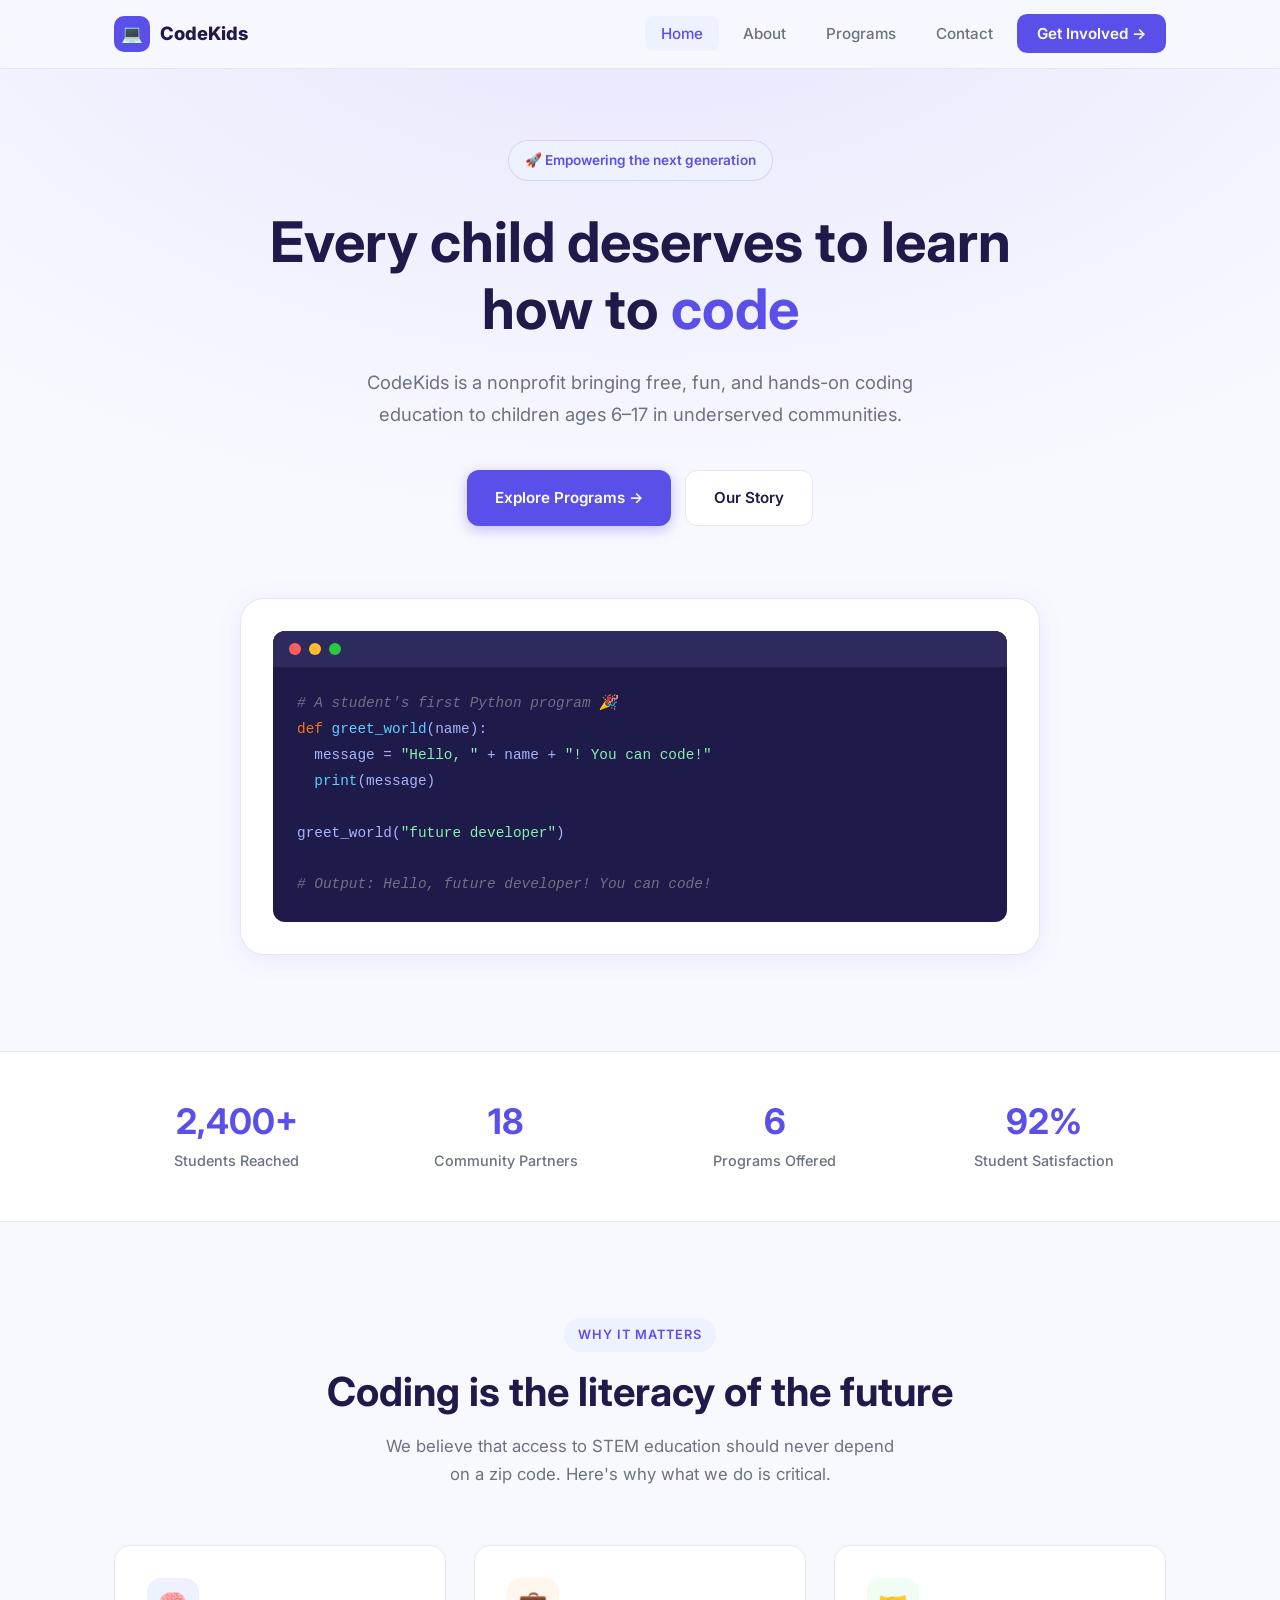
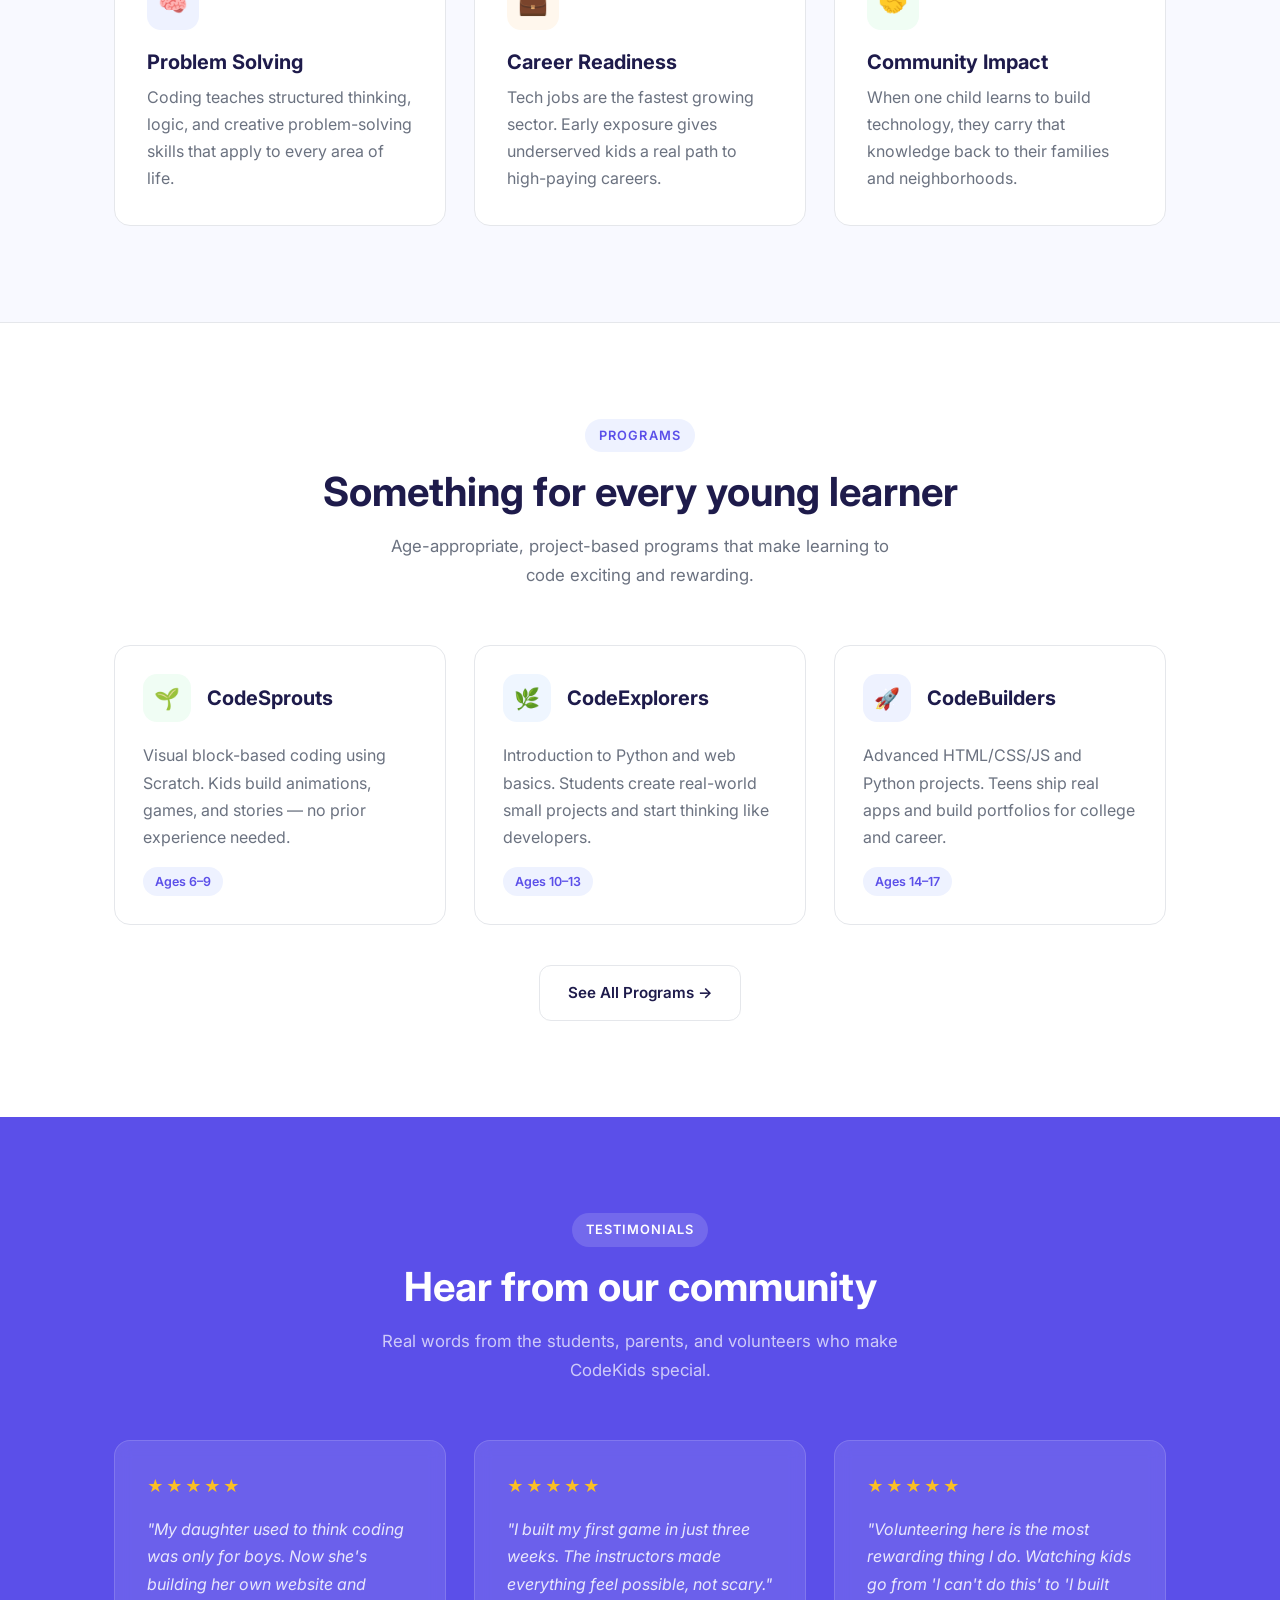
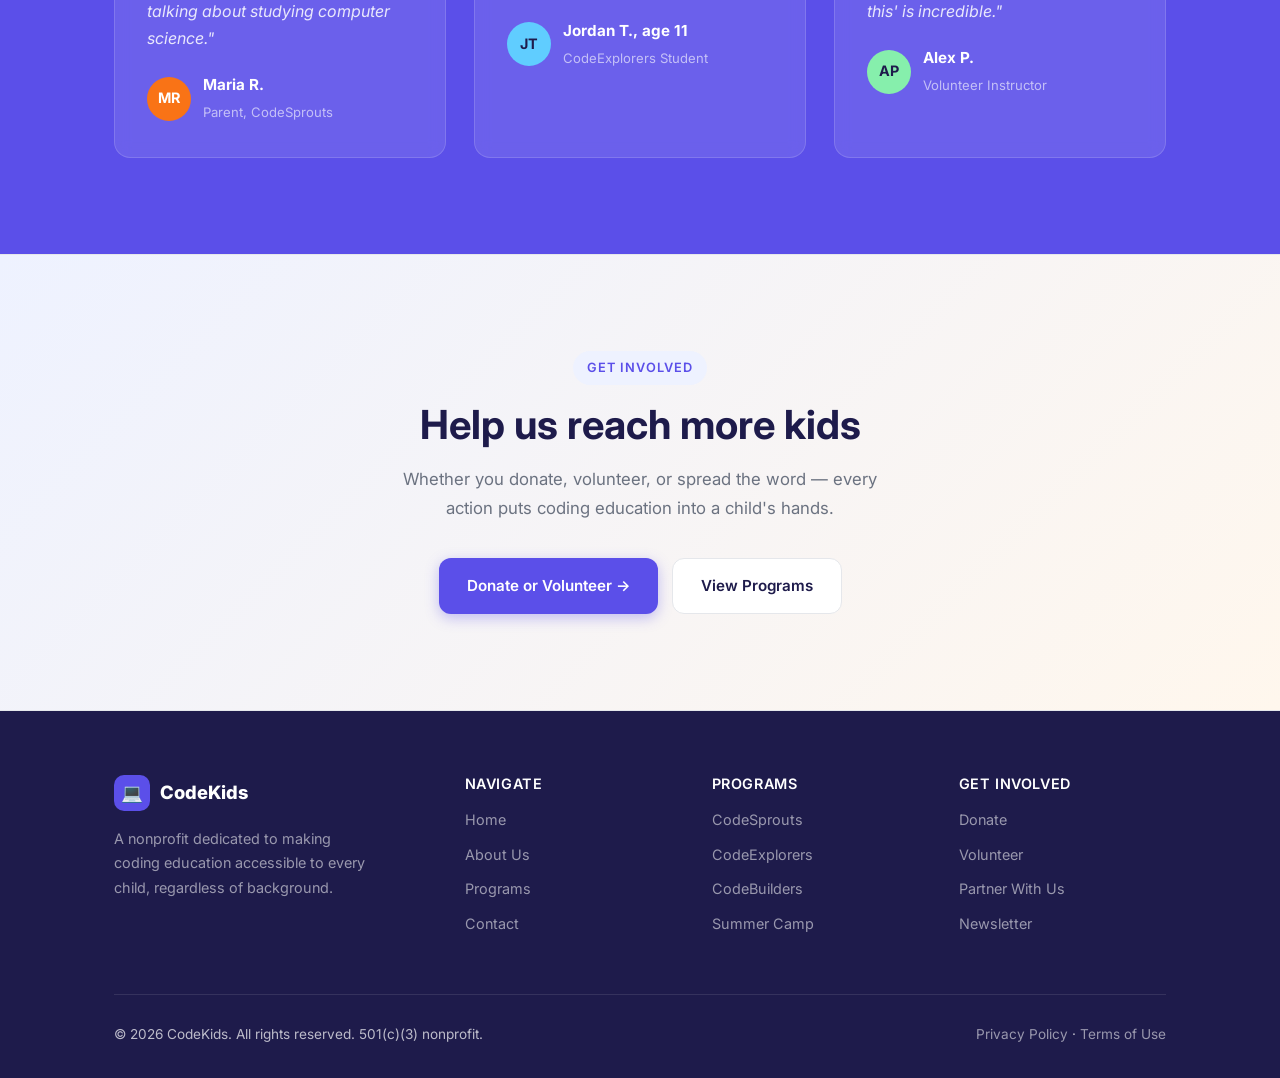
==== index.html @ 047ecfeb "basic site" ====
<!DOCTYPE html>
<html lang="en">
<head>
  <meta charset="UTF-8" />
  <meta name="viewport" content="width=device-width, initial-scale=1.0" />
  <title>CodeKids — Teaching Children to Code</title>
  <link rel="stylesheet" href="styles.css" />
  <link rel="preconnect" href="https://fonts.googleapis.com">
  <link href="https://fonts.googleapis.com/css2?family=Inter:wght@400;500;600;700;800&display=swap" rel="stylesheet">
</head>
<body>

  <!-- NAVBAR -->
  <nav id="navbar">
    <div class="container nav-inner">
      <a href="index.html" class="nav-logo">
        <div class="logo-icon">💻</div>
        CodeKids
      </a>
      <ul class="nav-links">
        <li><a href="index.html" class="active">Home</a></li>
        <li><a href="about.html">About</a></li>
        <li><a href="programs.html">Programs</a></li>
        <li><a href="contact.html">Contact</a></li>
        <li><a href="contact.html" class="nav-cta">Get Involved →</a></li>
      </ul>
      <div class="hamburger" id="hamburger" aria-label="Open menu">
        <span></span><span></span><span></span>
      </div>
    </div>
    <div class="mobile-menu" id="mobileMenu">
      <a href="index.html">Home</a>
      <a href="about.html">About</a>
      <a href="programs.html">Programs</a>
      <a href="contact.html">Contact</a>
      <a href="contact.html" class="nav-cta" style="margin-top:8px;">Get Involved →</a>
    </div>
  </nav>

  <!-- HERO -->
  <section class="hero">
    <div class="container">
      <div class="hero-badge fade-in">
        🚀 Empowering the next generation
      </div>
      <h1 class="fade-in">Every child deserves to learn how to <span>code</span></h1>
      <p class="fade-in">CodeKids is a nonprofit bringing free, fun, and hands-on coding education to children ages 6–17 in underserved communities.</p>
      <div class="hero-actions fade-in">
        <a href="programs.html" class="btn btn-primary">Explore Programs →</a>
        <a href="about.html" class="btn btn-outline">Our Story</a>
      </div>

      <div class="hero-image fade-in">
        <div class="code-window">
          <div class="code-window-bar">
            <span class="dot-red"></span>
            <span class="dot-yellow"></span>
            <span class="dot-green"></span>
          </div>
          <div class="code-body">
            <span class="cmt"># A student's first Python program 🎉</span><br>
            <span class="kw">def</span> <span class="fn">greet_world</span>(name):<br>
            &nbsp;&nbsp;message = <span class="str">"Hello, "</span> + name + <span class="str">"! You can code!"</span><br>
            &nbsp;&nbsp;<span class="fn">print</span>(message)<br><br>
            greet_world(<span class="str">"future developer"</span>)<br><br>
            <span class="cmt"># Output: Hello, future developer! You can code!</span>
          </div>
        </div>
      </div>
    </div>
  </section>

  <!-- STATS -->
  <div class="stats">
    <div class="container">
      <div class="stats-grid">
        <div class="stat-item fade-in">
          <h3>2,400+</h3>
          <p>Students Reached</p>
        </div>
        <div class="stat-item fade-in">
          <h3>18</h3>
          <p>Community Partners</p>
        </div>
        <div class="stat-item fade-in">
          <h3>6</h3>
          <p>Programs Offered</p>
        </div>
        <div class="stat-item fade-in">
          <h3>92%</h3>
          <p>Student Satisfaction</p>
        </div>
      </div>
    </div>
  </div>

  <!-- WHY IT MATTERS -->
  <section>
    <div class="container">
      <div class="section-header fade-in">
        <span class="section-tag">Why It Matters</span>
        <h2>Coding is the literacy of the future</h2>
        <p>We believe that access to STEM education should never depend on a zip code. Here's why what we do is critical.</p>
      </div>
      <div class="grid-3">
        <div class="card fade-in">
          <div class="card-icon icon-purple">🧠</div>
          <h3>Problem Solving</h3>
          <p>Coding teaches structured thinking, logic, and creative problem-solving skills that apply to every area of life.</p>
        </div>
        <div class="card fade-in">
          <div class="card-icon icon-orange">💼</div>
          <h3>Career Readiness</h3>
          <p>Tech jobs are the fastest growing sector. Early exposure gives underserved kids a real path to high-paying careers.</p>
        </div>
        <div class="card fade-in">
          <div class="card-icon icon-green">🤝</div>
          <h3>Community Impact</h3>
          <p>When one child learns to build technology, they carry that knowledge back to their families and neighborhoods.</p>
        </div>
      </div>
    </div>
  </section>

  <!-- FEATURED PROGRAMS -->
  <section style="background: var(--white); border-top: 1px solid var(--border);">
    <div class="container">
      <div class="section-header fade-in">
        <span class="section-tag">Programs</span>
        <h2>Something for every young learner</h2>
        <p>Age-appropriate, project-based programs that make learning to code exciting and rewarding.</p>
      </div>
      <div class="grid-3">
        <div class="program-card fade-in">
          <div class="program-card-header">
            <div class="card-icon icon-green" style="margin:0; width:48px; height:48px; font-size:1.3rem;">🌱</div>
            <h3>CodeSprouts</h3>
          </div>
          <div class="program-card-body">
            <p>Visual block-based coding using Scratch. Kids build animations, games, and stories — no prior experience needed.</p>
            <span class="age-badge">Ages 6–9</span>
          </div>
        </div>
        <div class="program-card fade-in">
          <div class="program-card-header">
            <div class="card-icon icon-blue" style="margin:0; width:48px; height:48px; font-size:1.3rem;">🌿</div>
            <h3>CodeExplorers</h3>
          </div>
          <div class="program-card-body">
            <p>Introduction to Python and web basics. Students create real-world small projects and start thinking like developers.</p>
            <span class="age-badge">Ages 10–13</span>
          </div>
        </div>
        <div class="program-card fade-in">
          <div class="program-card-header">
            <div class="card-icon icon-purple" style="margin:0; width:48px; height:48px; font-size:1.3rem;">🚀</div>
            <h3>CodeBuilders</h3>
          </div>
          <div class="program-card-body">
            <p>Advanced HTML/CSS/JS and Python projects. Teens ship real apps and build portfolios for college and career.</p>
            <span class="age-badge">Ages 14–17</span>
          </div>
        </div>
      </div>
      <div style="text-align:center; margin-top:40px;" class="fade-in">
        <a href="programs.html" class="btn btn-outline">See All Programs →</a>
      </div>
    </div>
  </section>

  <!-- TESTIMONIALS -->
  <section class="testimonials">
    <div class="container">
      <div class="section-header fade-in">
        <span class="section-tag">Testimonials</span>
        <h2>Hear from our community</h2>
        <p>Real words from the students, parents, and volunteers who make CodeKids special.</p>
      </div>
      <div class="grid-3">
        <div class="testimonial-card fade-in">
          <div class="testimonial-stars">★★★★★</div>
          <p>"My daughter used to think coding was only for boys. Now she's building her own website and talking about studying computer science."</p>
          <div class="testimonial-author">
            <div class="avatar" style="background:#F97316;">MR</div>
            <div class="testimonial-author-info">
              <strong>Maria R.</strong>
              <span>Parent, CodeSprouts</span>
            </div>
          </div>
        </div>
        <div class="testimonial-card fade-in">
          <div class="testimonial-stars">★★★★★</div>
          <p>"I built my first game in just three weeks. The instructors made everything feel possible, not scary."</p>
          <div class="testimonial-author">
            <div class="avatar" style="background:#60CDFF; color:#1E1B4B;">JT</div>
            <div class="testimonial-author-info">
              <strong>Jordan T., age 11</strong>
              <span>CodeExplorers Student</span>
            </div>
          </div>
        </div>
        <div class="testimonial-card fade-in">
          <div class="testimonial-stars">★★★★★</div>
          <p>"Volunteering here is the most rewarding thing I do. Watching kids go from 'I can't do this' to 'I built this' is incredible."</p>
          <div class="testimonial-author">
            <div class="avatar" style="background:#86EFAC; color:#1E1B4B;">AP</div>
            <div class="testimonial-author-info">
              <strong>Alex P.</strong>
              <span>Volunteer Instructor</span>
            </div>
          </div>
        </div>
      </div>
    </div>
  </section>

  <!-- CTA -->
  <section class="cta-section">
    <div class="container fade-in">
      <span class="section-tag">Get Involved</span>
      <h2>Help us reach more kids</h2>
      <p>Whether you donate, volunteer, or spread the word — every action puts coding education into a child's hands.</p>
      <div class="hero-actions">
        <a href="contact.html" class="btn btn-primary">Donate or Volunteer →</a>
        <a href="programs.html" class="btn btn-outline">View Programs</a>
      </div>
    </div>
  </section>

  <!-- FOOTER -->
  <footer>
    <div class="container">
      <div class="footer-grid">
        <div class="footer-brand">
          <div class="nav-logo">
            <div class="logo-icon">💻</div>
            CodeKids
          </div>
          <p>A nonprofit dedicated to making coding education accessible to every child, regardless of background.</p>
        </div>
        <div class="footer-col">
          <h4>Navigate</h4>
          <a href="index.html">Home</a>
          <a href="about.html">About Us</a>
          <a href="programs.html">Programs</a>
          <a href="contact.html">Contact</a>
        </div>
        <div class="footer-col">
          <h4>Programs</h4>
          <a href="programs.html">CodeSprouts</a>
          <a href="programs.html">CodeExplorers</a>
          <a href="programs.html">CodeBuilders</a>
          <a href="programs.html">Summer Camp</a>
        </div>
        <div class="footer-col">
          <h4>Get Involved</h4>
          <a href="contact.html">Donate</a>
          <a href="contact.html">Volunteer</a>
          <a href="contact.html">Partner With Us</a>
          <a href="contact.html">Newsletter</a>
        </div>
      </div>
      <div class="footer-bottom">
        <span>© 2026 CodeKids. All rights reserved. 501(c)(3) nonprofit.</span>
        <span><a href="#">Privacy Policy</a> · <a href="#">Terms of Use</a></span>
      </div>
    </div>
  </footer>

  <script src="script.js"></script>
</body>
</html>
---- styles.css ----
/* ===== RESET & BASE ===== */
*, *::before, *::after {
  box-sizing: border-box;
  margin: 0;
  padding: 0;
}

:root {
  --primary: #5B4FE9;
  --primary-dark: #4338CA;
  --primary-light: #EEF2FF;
  --accent: #F97316;
  --accent-light: #FFF7ED;
  --text: #1E1B4B;
  --text-muted: #6B7280;
  --bg: #F8F9FF;
  --white: #ffffff;
  --border: #E5E7EB;
  --shadow: 0 4px 24px rgba(91, 79, 233, 0.10);
  --shadow-hover: 0 8px 36px rgba(91, 79, 233, 0.18);
  --radius: 16px;
  --radius-sm: 8px;
  --transition: 0.25s ease;
}

html {
  scroll-behavior: smooth;
}

body {
  font-family: 'Inter', 'Segoe UI', system-ui, sans-serif;
  background: var(--bg);
  color: var(--text);
  line-height: 1.7;
  font-size: 16px;
}

a {
  color: inherit;
  text-decoration: none;
}

img {
  max-width: 100%;
  display: block;
}

ul {
  list-style: none;
}

/* ===== TYPOGRAPHY ===== */
h1, h2, h3, h4 {
  line-height: 1.2;
  font-weight: 700;
  color: var(--text);
}

h1 { font-size: clamp(2rem, 5vw, 3.5rem); }
h2 { font-size: clamp(1.6rem, 3.5vw, 2.5rem); }
h3 { font-size: 1.25rem; }

p { color: var(--text-muted); }

.section-tag {
  display: inline-block;
  background: var(--primary-light);
  color: var(--primary);
  font-size: 0.8rem;
  font-weight: 600;
  letter-spacing: 0.08em;
  text-transform: uppercase;
  padding: 6px 14px;
  border-radius: 100px;
  margin-bottom: 16px;
}

/* ===== LAYOUT ===== */
.container {
  max-width: 1100px;
  margin: 0 auto;
  padding: 0 24px;
}

section {
  padding: 96px 0;
}

/* ===== NAVBAR ===== */
nav {
  position: fixed;
  top: 0;
  left: 0;
  right: 0;
  z-index: 1000;
  background: rgba(248, 249, 255, 0.85);
  backdrop-filter: blur(16px);
  border-bottom: 1px solid var(--border);
  transition: background var(--transition), box-shadow var(--transition);
}

nav.scrolled {
  background: rgba(255, 255, 255, 0.96);
  box-shadow: 0 2px 16px rgba(0,0,0,0.07);
}

.nav-inner {
  display: flex;
  align-items: center;
  justify-content: space-between;
  height: 68px;
}

.nav-logo {
  display: flex;
  align-items: center;
  gap: 10px;
  font-weight: 800;
  font-size: 1.15rem;
  color: var(--text);
}

.nav-logo .logo-icon {
  width: 36px;
  height: 36px;
  background: var(--primary);
  border-radius: 10px;
  display: flex;
  align-items: center;
  justify-content: center;
  font-size: 1.1rem;
}

.nav-links {
  display: flex;
  align-items: center;
  gap: 8px;
}

.nav-links a {
  padding: 8px 16px;
  border-radius: 8px;
  font-weight: 500;
  font-size: 0.95rem;
  color: var(--text-muted);
  transition: color var(--transition), background var(--transition);
}

.nav-links a:hover,
.nav-links a.active {
  color: var(--primary);
  background: var(--primary-light);
}

.nav-cta {
  background: var(--primary) !important;
  color: var(--white) !important;
  padding: 10px 20px !important;
  border-radius: 10px !important;
  font-weight: 600 !important;
  transition: background var(--transition), transform var(--transition), box-shadow var(--transition) !important;
}

.nav-cta:hover {
  background: var(--primary-dark) !important;
  transform: translateY(-1px);
  box-shadow: 0 4px 14px rgba(91, 79, 233, 0.35) !important;
}

/* Hamburger */
.hamburger {
  display: none;
  flex-direction: column;
  gap: 5px;
  cursor: pointer;
  padding: 8px;
  border-radius: 8px;
  transition: background var(--transition);
}

.hamburger:hover { background: var(--primary-light); }

.hamburger span {
  display: block;
  width: 22px;
  height: 2px;
  background: var(--text);
  border-radius: 2px;
  transition: all var(--transition);
}

.hamburger.open span:nth-child(1) { transform: translateY(7px) rotate(45deg); }
.hamburger.open span:nth-child(2) { opacity: 0; }
.hamburger.open span:nth-child(3) { transform: translateY(-7px) rotate(-45deg); }

/* Mobile menu */
.mobile-menu {
  display: none;
  flex-direction: column;
  gap: 4px;
  padding: 12px 24px 20px;
  border-top: 1px solid var(--border);
  background: var(--white);
}

.mobile-menu.open { display: flex; }

.mobile-menu a {
  padding: 12px 16px;
  border-radius: 8px;
  font-weight: 500;
  color: var(--text-muted);
  transition: color var(--transition), background var(--transition);
}

.mobile-menu a:hover { color: var(--primary); background: var(--primary-light); }

/* ===== HERO ===== */
.hero {
  padding-top: 140px;
  padding-bottom: 96px;
  text-align: center;
  position: relative;
  overflow: hidden;
}

.hero::before {
  content: '';
  position: absolute;
  inset: 0;
  background: radial-gradient(ellipse 80% 60% at 50% -10%, rgba(91, 79, 233, 0.12), transparent);
  pointer-events: none;
}

.hero-badge {
  display: inline-flex;
  align-items: center;
  gap: 8px;
  background: var(--primary-light);
  color: var(--primary);
  font-size: 0.85rem;
  font-weight: 600;
  padding: 8px 16px;
  border-radius: 100px;
  margin-bottom: 28px;
  border: 1px solid rgba(91, 79, 233, 0.18);
}

.hero h1 {
  max-width: 780px;
  margin: 0 auto 24px;
}

.hero h1 span {
  color: var(--primary);
  position: relative;
}

.hero p {
  max-width: 560px;
  margin: 0 auto 40px;
  font-size: 1.15rem;
}

.hero-actions {
  display: flex;
  gap: 14px;
  justify-content: center;
  flex-wrap: wrap;
}

.hero-image {
  margin-top: 72px;
  background: var(--white);
  border-radius: 24px;
  box-shadow: var(--shadow);
  border: 1px solid var(--border);
  padding: 32px;
  max-width: 800px;
  margin-left: auto;
  margin-right: auto;
}

.code-window {
  background: #1E1B4B;
  border-radius: 12px;
  overflow: hidden;
}

.code-window-bar {
  display: flex;
  align-items: center;
  gap: 8px;
  padding: 12px 16px;
  background: #2D2A5E;
}

.code-window-bar span {
  width: 12px;
  height: 12px;
  border-radius: 50%;
}

.dot-red   { background: #FF5F57; }
.dot-yellow { background: #FEBC2E; }
.dot-green  { background: #28C840; }

.code-body {
  padding: 24px;
  font-family: 'Fira Code', 'Cascadia Code', monospace;
  font-size: 0.9rem;
  line-height: 1.8;
  text-align: left;
  color: #A5B4FC;
}

.code-body .kw   { color: #F97316; }
.code-body .fn   { color: #60CDFF; }
.code-body .str  { color: #86EFAC; }
.code-body .cmt  { color: #6B7280; font-style: italic; }
.code-body .num  { color: #F0ABFC; }

/* ===== BUTTONS ===== */
.btn {
  display: inline-flex;
  align-items: center;
  gap: 8px;
  padding: 14px 28px;
  border-radius: 12px;
  font-weight: 600;
  font-size: 0.95rem;
  cursor: pointer;
  transition: all var(--transition);
  border: none;
}

.btn-primary {
  background: var(--primary);
  color: var(--white);
  box-shadow: 0 4px 14px rgba(91, 79, 233, 0.35);
}

.btn-primary:hover {
  background: var(--primary-dark);
  transform: translateY(-2px);
  box-shadow: 0 6px 20px rgba(91, 79, 233, 0.45);
}

.btn-outline {
  background: var(--white);
  color: var(--text);
  border: 1.5px solid var(--border);
}

.btn-outline:hover {
  border-color: var(--primary);
  color: var(--primary);
  transform: translateY(-2px);
}

.btn-accent {
  background: var(--accent);
  color: var(--white);
  box-shadow: 0 4px 14px rgba(249, 115, 22, 0.35);
}

.btn-accent:hover {
  background: #ea6c0e;
  transform: translateY(-2px);
}

/* ===== STATS ===== */
.stats {
  padding: 48px 0;
  background: var(--white);
  border-top: 1px solid var(--border);
  border-bottom: 1px solid var(--border);
}

.stats-grid {
  display: grid;
  grid-template-columns: repeat(4, 1fr);
  gap: 24px;
  text-align: center;
}

.stat-item h3 {
  font-size: 2.2rem;
  color: var(--primary);
  margin-bottom: 6px;
}

.stat-item p {
  font-size: 0.9rem;
  font-weight: 500;
  color: var(--text-muted);
}

/* ===== CARDS ===== */
.card {
  background: var(--white);
  border-radius: var(--radius);
  border: 1px solid var(--border);
  padding: 32px;
  transition: transform var(--transition), box-shadow var(--transition);
}

.card:hover {
  transform: translateY(-6px);
  box-shadow: var(--shadow-hover);
}

.card-icon {
  width: 52px;
  height: 52px;
  border-radius: 14px;
  display: flex;
  align-items: center;
  justify-content: center;
  font-size: 1.5rem;
  margin-bottom: 20px;
}

.icon-purple { background: var(--primary-light); }
.icon-orange { background: var(--accent-light); }
.icon-green  { background: #F0FDF4; }
.icon-blue   { background: #EFF6FF; }
.icon-pink   { background: #FFF1F2; }

.card h3 { margin-bottom: 10px; }

/* ===== SECTION HEADERS ===== */
.section-header {
  text-align: center;
  margin-bottom: 56px;
}

.section-header h2 { margin-bottom: 16px; }
.section-header p {
  max-width: 520px;
  margin: 0 auto;
  font-size: 1.05rem;
}

/* ===== GRID LAYOUTS ===== */
.grid-3 {
  display: grid;
  grid-template-columns: repeat(3, 1fr);
  gap: 28px;
}

.grid-2 {
  display: grid;
  grid-template-columns: repeat(2, 1fr);
  gap: 28px;
}

/* ===== PROGRAMS PREVIEW ===== */
.program-card {
  background: var(--white);
  border-radius: var(--radius);
  border: 1px solid var(--border);
  overflow: hidden;
  transition: transform var(--transition), box-shadow var(--transition);
}

.program-card:hover {
  transform: translateY(-6px);
  box-shadow: var(--shadow-hover);
}

.program-card-header {
  padding: 28px 28px 0;
  display: flex;
  align-items: center;
  gap: 16px;
}

.program-card-body {
  padding: 20px 28px 28px;
}

.program-card-body h3 { margin-bottom: 8px; }

.age-badge {
  display: inline-block;
  background: var(--primary-light);
  color: var(--primary);
  font-size: 0.78rem;
  font-weight: 600;
  padding: 4px 12px;
  border-radius: 100px;
  margin-top: 16px;
}

/* ===== TESTIMONIALS ===== */
.testimonials { background: var(--primary); }
.testimonials .section-tag {
  background: rgba(255,255,255,0.15);
  color: #fff;
}
.testimonials .section-header h2,
.testimonials .section-header p { color: #fff; }
.testimonials .section-header p { color: rgba(255,255,255,0.7); }

.testimonial-card {
  background: rgba(255,255,255,0.1);
  border-radius: var(--radius);
  border: 1px solid rgba(255,255,255,0.15);
  padding: 32px;
  backdrop-filter: blur(8px);
}

.testimonial-stars {
  color: #FBBF24;
  font-size: 1rem;
  margin-bottom: 16px;
  letter-spacing: 2px;
}

.testimonial-card p {
  color: rgba(255,255,255,0.85);
  font-size: 1rem;
  font-style: italic;
  margin-bottom: 20px;
}

.testimonial-author {
  display: flex;
  align-items: center;
  gap: 12px;
}

.avatar {
  width: 44px;
  height: 44px;
  border-radius: 50%;
  display: flex;
  align-items: center;
  justify-content: center;
  font-weight: 700;
  font-size: 0.9rem;
  color: var(--white);
}

.testimonial-author-info strong {
  display: block;
  color: var(--white);
  font-size: 0.95rem;
}

.testimonial-author-info span {
  color: rgba(255,255,255,0.6);
  font-size: 0.82rem;
}

/* ===== CTA SECTION ===== */
.cta-section {
  background: linear-gradient(135deg, #EEF2FF 0%, #FFF7ED 100%);
  border-top: 1px solid var(--border);
  border-bottom: 1px solid var(--border);
  text-align: center;
}

.cta-section h2 { margin-bottom: 16px; }
.cta-section p { margin-bottom: 36px; font-size: 1.05rem; max-width: 500px; margin-left: auto; margin-right: auto; }

/* ===== PAGE HERO (inner pages) ===== */
.page-hero {
  padding-top: 130px;
  padding-bottom: 64px;
  text-align: center;
  position: relative;
  overflow: hidden;
}

.page-hero::before {
  content: '';
  position: absolute;
  inset: 0;
  background: radial-gradient(ellipse 70% 60% at 50% -10%, rgba(91, 79, 233, 0.1), transparent);
  pointer-events: none;
}

.page-hero h1 { margin-bottom: 16px; }
.page-hero p { max-width: 540px; margin: 0 auto; font-size: 1.1rem; }

/* ===== ABOUT PAGE ===== */
.mission-grid {
  display: grid;
  grid-template-columns: 1fr 1fr;
  gap: 72px;
  align-items: center;
}

.mission-content h2 { margin-bottom: 20px; }
.mission-content p { margin-bottom: 16px; }

.mission-visual {
  background: var(--white);
  border-radius: var(--radius);
  border: 1px solid var(--border);
  padding: 40px;
  box-shadow: var(--shadow);
}

.value-list { margin-top: 28px; display: flex; flex-direction: column; gap: 16px; }

.value-item {
  display: flex;
  gap: 16px;
  align-items: flex-start;
}

.value-dot {
  width: 32px;
  height: 32px;
  background: var(--primary-light);
  color: var(--primary);
  border-radius: 8px;
  display: flex;
  align-items: center;
  justify-content: center;
  font-size: 1rem;
  flex-shrink: 0;
  margin-top: 2px;
}

.value-item p { margin: 0; font-size: 0.92rem; }

.team-grid {
  display: grid;
  grid-template-columns: repeat(3, 1fr);
  gap: 28px;
}

.team-card {
  background: var(--white);
  border-radius: var(--radius);
  border: 1px solid var(--border);
  padding: 32px;
  text-align: center;
  transition: transform var(--transition), box-shadow var(--transition);
}

.team-card:hover {
  transform: translateY(-6px);
  box-shadow: var(--shadow-hover);
}

.team-avatar {
  width: 80px;
  height: 80px;
  border-radius: 50%;
  margin: 0 auto 20px;
  display: flex;
  align-items: center;
  justify-content: center;
  font-size: 2rem;
  font-weight: 700;
  color: var(--white);
}

.team-card h3 { font-size: 1.1rem; margin-bottom: 6px; }
.team-card .role {
  color: var(--primary);
  font-size: 0.85rem;
  font-weight: 600;
  margin-bottom: 10px;
  display: block;
}
.team-card p { font-size: 0.9rem; }

/* ===== PROGRAMS PAGE ===== */
.programs-grid {
  display: grid;
  grid-template-columns: repeat(2, 1fr);
  gap: 28px;
}

.full-program-card {
  background: var(--white);
  border-radius: var(--radius);
  border: 1px solid var(--border);
  padding: 36px;
  transition: transform var(--transition), box-shadow var(--transition);
}

.full-program-card:hover {
  transform: translateY(-4px);
  box-shadow: var(--shadow-hover);
}

.full-program-card .program-top {
  display: flex;
  align-items: center;
  gap: 16px;
  margin-bottom: 20px;
}

.full-program-card h3 { font-size: 1.3rem; margin-bottom: 10px; }

.program-meta {
  display: flex;
  gap: 12px;
  flex-wrap: wrap;
  margin-top: 20px;
}

.meta-badge {
  display: inline-flex;
  align-items: center;
  gap: 6px;
  background: var(--bg);
  border: 1px solid var(--border);
  font-size: 0.8rem;
  font-weight: 500;
  padding: 5px 12px;
  border-radius: 8px;
  color: var(--text-muted);
}

.skills-list {
  margin-top: 20px;
  display: flex;
  flex-wrap: wrap;
  gap: 8px;
}

.skill-tag {
  background: var(--primary-light);
  color: var(--primary);
  font-size: 0.78rem;
  font-weight: 600;
  padding: 4px 12px;
  border-radius: 6px;
}

/* ===== CONTACT PAGE ===== */
.contact-grid {
  display: grid;
  grid-template-columns: 1fr 1.5fr;
  gap: 56px;
  align-items: start;
}

.contact-info h2 { margin-bottom: 16px; }
.contact-info > p { margin-bottom: 36px; }

.contact-item {
  display: flex;
  gap: 16px;
  margin-bottom: 24px;
  align-items: flex-start;
}

.contact-icon {
  width: 44px;
  height: 44px;
  background: var(--primary-light);
  color: var(--primary);
  border-radius: 12px;
  display: flex;
  align-items: center;
  justify-content: center;
  font-size: 1.1rem;
  flex-shrink: 0;
}

.contact-item strong {
  display: block;
  font-size: 0.9rem;
  margin-bottom: 3px;
}

.contact-item span {
  color: var(--text-muted);
  font-size: 0.9rem;
}

/* Form */
.contact-form-wrap {
  background: var(--white);
  border-radius: var(--radius);
  border: 1px solid var(--border);
  padding: 40px;
  box-shadow: var(--shadow);
}

.contact-form-wrap h3 { margin-bottom: 28px; }

.form-group {
  margin-bottom: 20px;
}

.form-group label {
  display: block;
  font-weight: 600;
  font-size: 0.88rem;
  color: var(--text);
  margin-bottom: 8px;
}

.form-group input,
.form-group select,
.form-group textarea {
  width: 100%;
  padding: 12px 16px;
  border: 1.5px solid var(--border);
  border-radius: 10px;
  font-size: 0.95rem;
  font-family: inherit;
  color: var(--text);
  background: var(--bg);
  transition: border-color var(--transition), box-shadow var(--transition);
  outline: none;
}

.form-group input:focus,
.form-group select:focus,
.form-group textarea:focus {
  border-color: var(--primary);
  box-shadow: 0 0 0 3px rgba(91, 79, 233, 0.12);
  background: var(--white);
}

.form-group textarea {
  resize: vertical;
  min-height: 130px;
}

.form-row {
  display: grid;
  grid-template-columns: 1fr 1fr;
  gap: 16px;
}

.form-success {
  display: none;
  text-align: center;
  padding: 32px;
}

.form-success .success-icon {
  font-size: 3rem;
  margin-bottom: 16px;
}

.form-success h3 { color: var(--text); margin-bottom: 10px; }

/* ===== FOOTER ===== */
footer {
  background: var(--text);
  color: rgba(255,255,255,0.7);
  padding: 64px 0 32px;
}

.footer-grid {
  display: grid;
  grid-template-columns: 1.5fr 1fr 1fr 1fr;
  gap: 40px;
  margin-bottom: 48px;
}

.footer-brand .nav-logo {
  color: var(--white);
  margin-bottom: 16px;
}

.footer-brand p {
  color: rgba(255,255,255,0.55);
  font-size: 0.9rem;
  max-width: 260px;
}

.footer-col h4 {
  color: var(--white);
  font-size: 0.9rem;
  font-weight: 600;
  margin-bottom: 16px;
  letter-spacing: 0.04em;
  text-transform: uppercase;
}

.footer-col a {
  display: block;
  color: rgba(255,255,255,0.55);
  font-size: 0.9rem;
  margin-bottom: 10px;
  transition: color var(--transition);
}

.footer-col a:hover { color: white; }

.footer-bottom {
  border-top: 1px solid rgba(255,255,255,0.1);
  padding-top: 28px;
  display: flex;
  justify-content: space-between;
  align-items: center;
  font-size: 0.85rem;
}

.footer-bottom a { color: rgba(255,255,255,0.55); }
.footer-bottom a:hover { color: white; }

/* ===== ANIMATIONS ===== */
.fade-in {
  opacity: 0;
  transform: translateY(28px);
  transition: opacity 0.6s ease, transform 0.6s ease;
}

.fade-in.visible {
  opacity: 1;
  transform: translateY(0);
}

/* ===== RESPONSIVE ===== */
@media (max-width: 900px) {
  .grid-3, .stats-grid, .team-grid { grid-template-columns: repeat(2, 1fr); }
  .programs-grid { grid-template-columns: 1fr; }
  .footer-grid { grid-template-columns: 1fr 1fr; }
  .mission-grid { grid-template-columns: 1fr; gap: 40px; }
  .contact-grid { grid-template-columns: 1fr; gap: 40px; }
}

@media (max-width: 640px) {
  .nav-links { display: none; }
  .hamburger { display: flex; }
  .grid-3, .grid-2, .stats-grid, .team-grid { grid-template-columns: 1fr; }
  .footer-grid { grid-template-columns: 1fr; }
  .form-row { grid-template-columns: 1fr; }
  section { padding: 64px 0; }
}
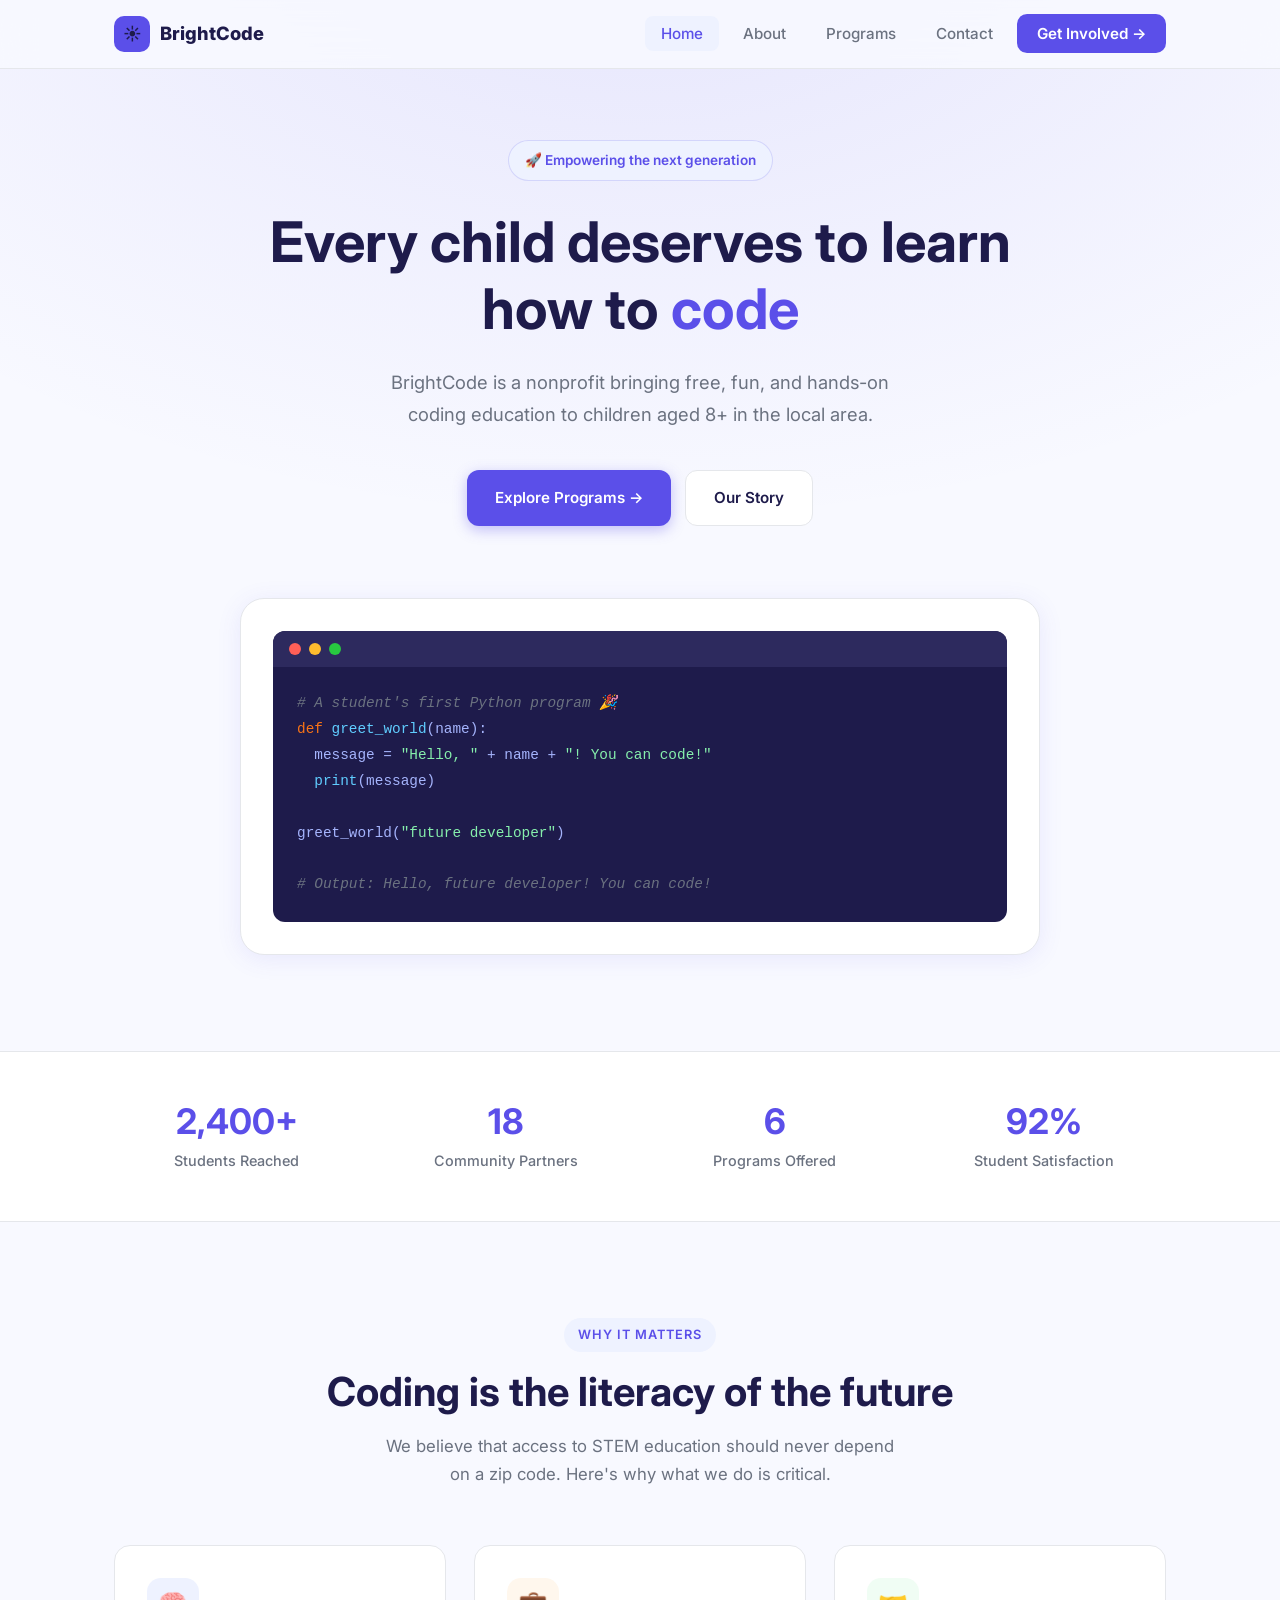
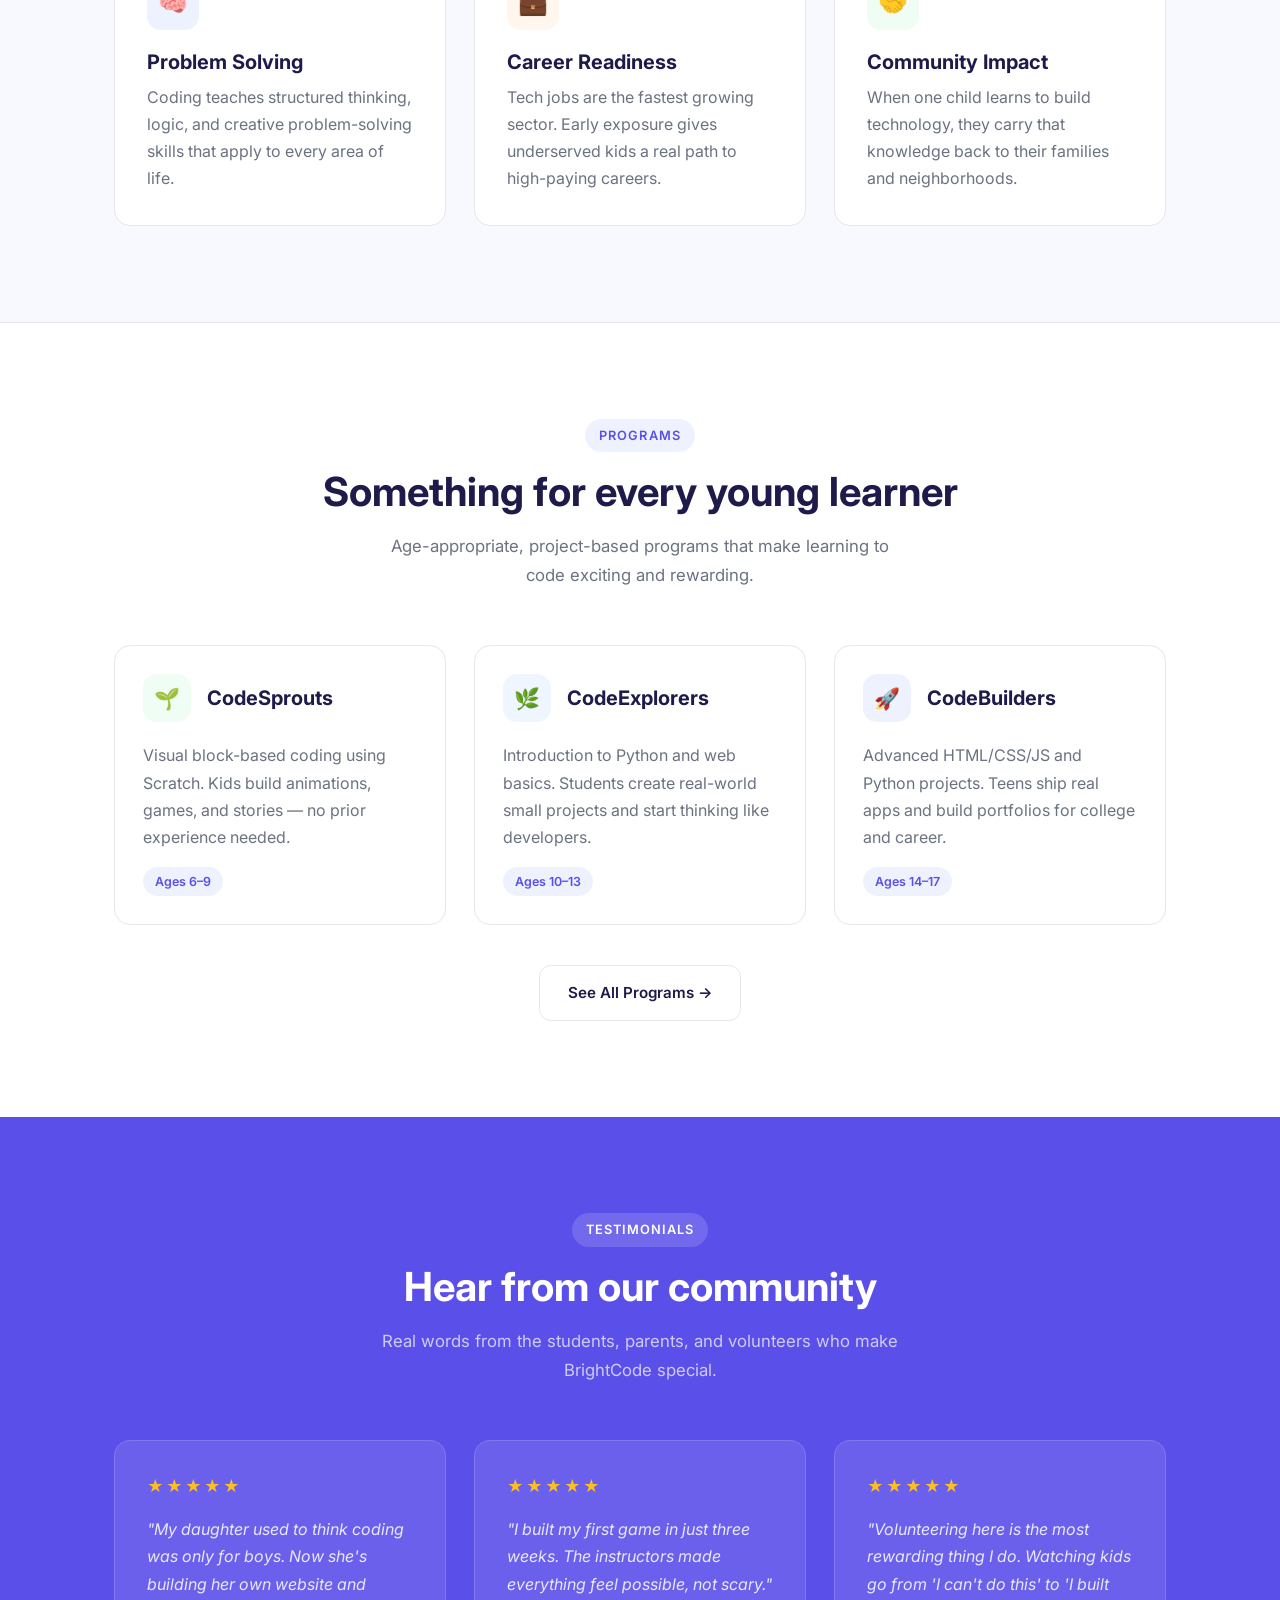
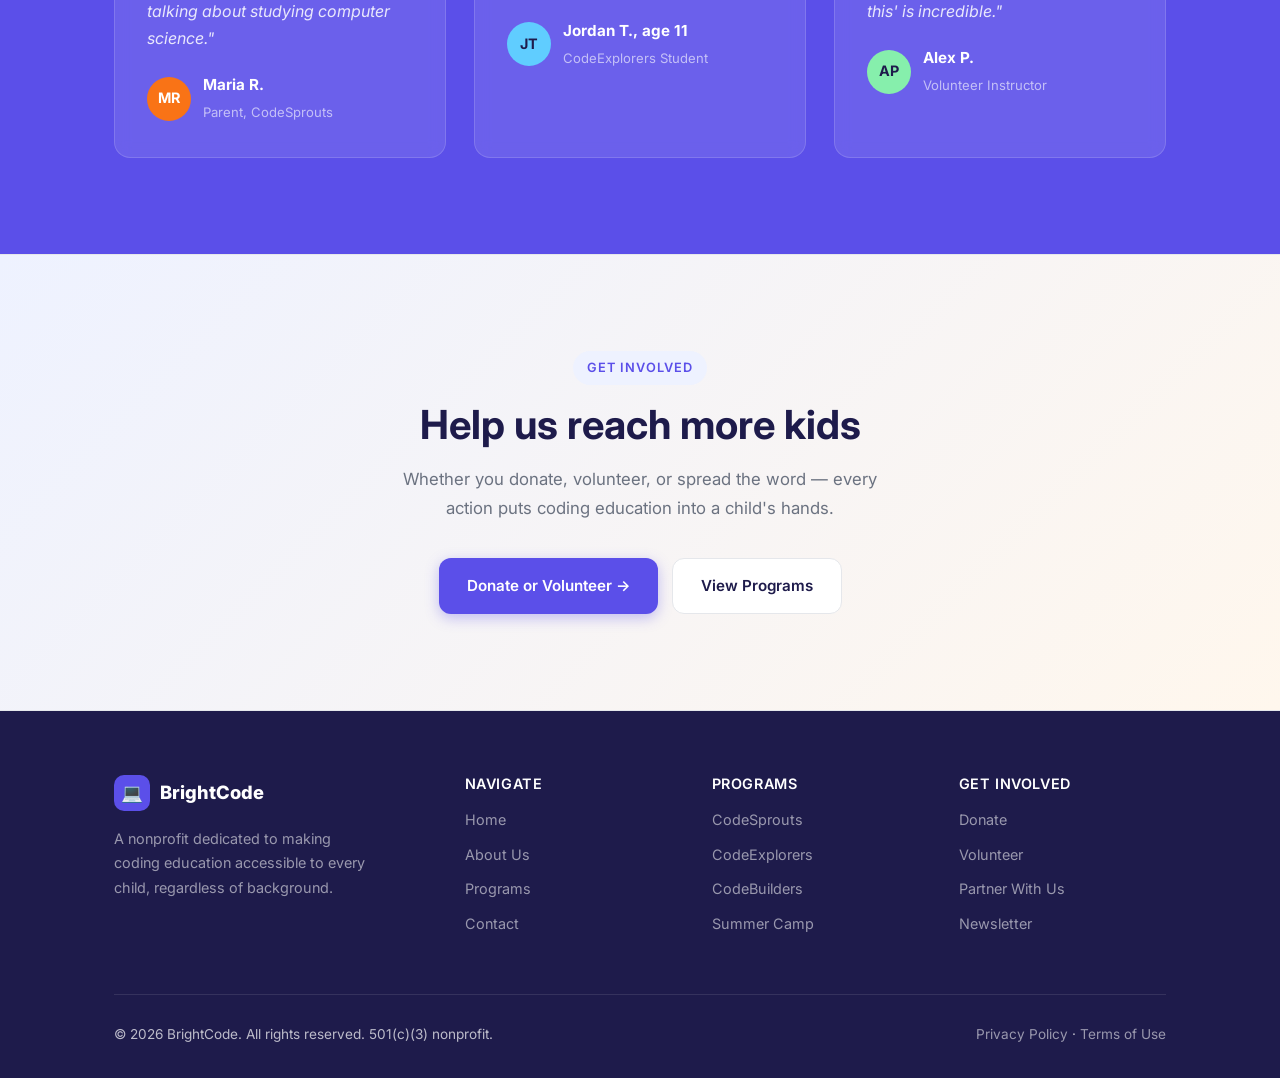
==== commit 350cef08: "added header and changed branding" ====
--- a/index.html
+++ b/index.html
@@ -3,39 +3,15 @@
 <head>
   <meta charset="UTF-8" />
   <meta name="viewport" content="width=device-width, initial-scale=1.0" />
-  <title>CodeKids — Teaching Children to Code</title>
+  <title>BrightCode — Teaching Children to Code</title>
   <link rel="stylesheet" href="styles.css" />
   <link rel="preconnect" href="https://fonts.googleapis.com">
   <link href="https://fonts.googleapis.com/css2?family=Inter:wght@400;500;600;700;800&display=swap" rel="stylesheet">
 </head>
 <body>
 
-  <!-- NAVBAR -->
-  <nav id="navbar">
-    <div class="container nav-inner">
-      <a href="index.html" class="nav-logo">
-        <div class="logo-icon">💻</div>
-        CodeKids
-      </a>
-      <ul class="nav-links">
-        <li><a href="index.html" class="active">Home</a></li>
-        <li><a href="about.html">About</a></li>
-        <li><a href="programs.html">Programs</a></li>
-        <li><a href="contact.html">Contact</a></li>
-        <li><a href="contact.html" class="nav-cta">Get Involved →</a></li>
-      </ul>
-      <div class="hamburger" id="hamburger" aria-label="Open menu">
-        <span></span><span></span><span></span>
-      </div>
-    </div>
-    <div class="mobile-menu" id="mobileMenu">
-      <a href="index.html">Home</a>
-      <a href="about.html">About</a>
-      <a href="programs.html">Programs</a>
-      <a href="contact.html">Contact</a>
-      <a href="contact.html" class="nav-cta" style="margin-top:8px;">Get Involved →</a>
-    </div>
-  </nav>
+  <!-- SHARED NAVBAR -->
+  <div id="site-header"></div>
 
   <!-- HERO -->
   <section class="hero">
@@ -44,7 +20,7 @@
         🚀 Empowering the next generation
       </div>
       <h1 class="fade-in">Every child deserves to learn how to <span>code</span></h1>
-      <p class="fade-in">CodeKids is a nonprofit bringing free, fun, and hands-on coding education to children ages 6–17 in underserved communities.</p>
+      <p class="fade-in">BrightCode is a nonprofit bringing free, fun, and hands-on coding education to children aged 8+ in the local area.</p>
       <div class="hero-actions fade-in">
         <a href="programs.html" class="btn btn-primary">Explore Programs →</a>
         <a href="about.html" class="btn btn-outline">Our Story</a>
@@ -174,7 +150,7 @@
       <div class="section-header fade-in">
         <span class="section-tag">Testimonials</span>
         <h2>Hear from our community</h2>
-        <p>Real words from the students, parents, and volunteers who make CodeKids special.</p>
+        <p>Real words from the students, parents, and volunteers who make BrightCode special.</p>
       </div>
       <div class="grid-3">
         <div class="testimonial-card fade-in">
@@ -234,7 +210,7 @@
         <div class="footer-brand">
           <div class="nav-logo">
             <div class="logo-icon">💻</div>
-            CodeKids
+            BrightCode
           </div>
           <p>A nonprofit dedicated to making coding education accessible to every child, regardless of background.</p>
         </div>
@@ -261,7 +237,7 @@
         </div>
       </div>
       <div class="footer-bottom">
-        <span>© 2026 CodeKids. All rights reserved. 501(c)(3) nonprofit.</span>
+        <span>© 2026 BrightCode. All rights reserved. 501(c)(3) nonprofit.</span>
         <span><a href="#">Privacy Policy</a> · <a href="#">Terms of Use</a></span>
       </div>
     </div>
--- a/styles.css
+++ b/styles.css
@@ -213,7 +213,8 @@
   transition: color var(--transition), background var(--transition);
 }
 
-.mobile-menu a:hover { color: var(--primary); background: var(--primary-light); }
+.mobile-menu a:hover,
+.mobile-menu a.active { color: var(--primary); background: var(--primary-light); }
 
 /* ===== HERO ===== */
 .hero {
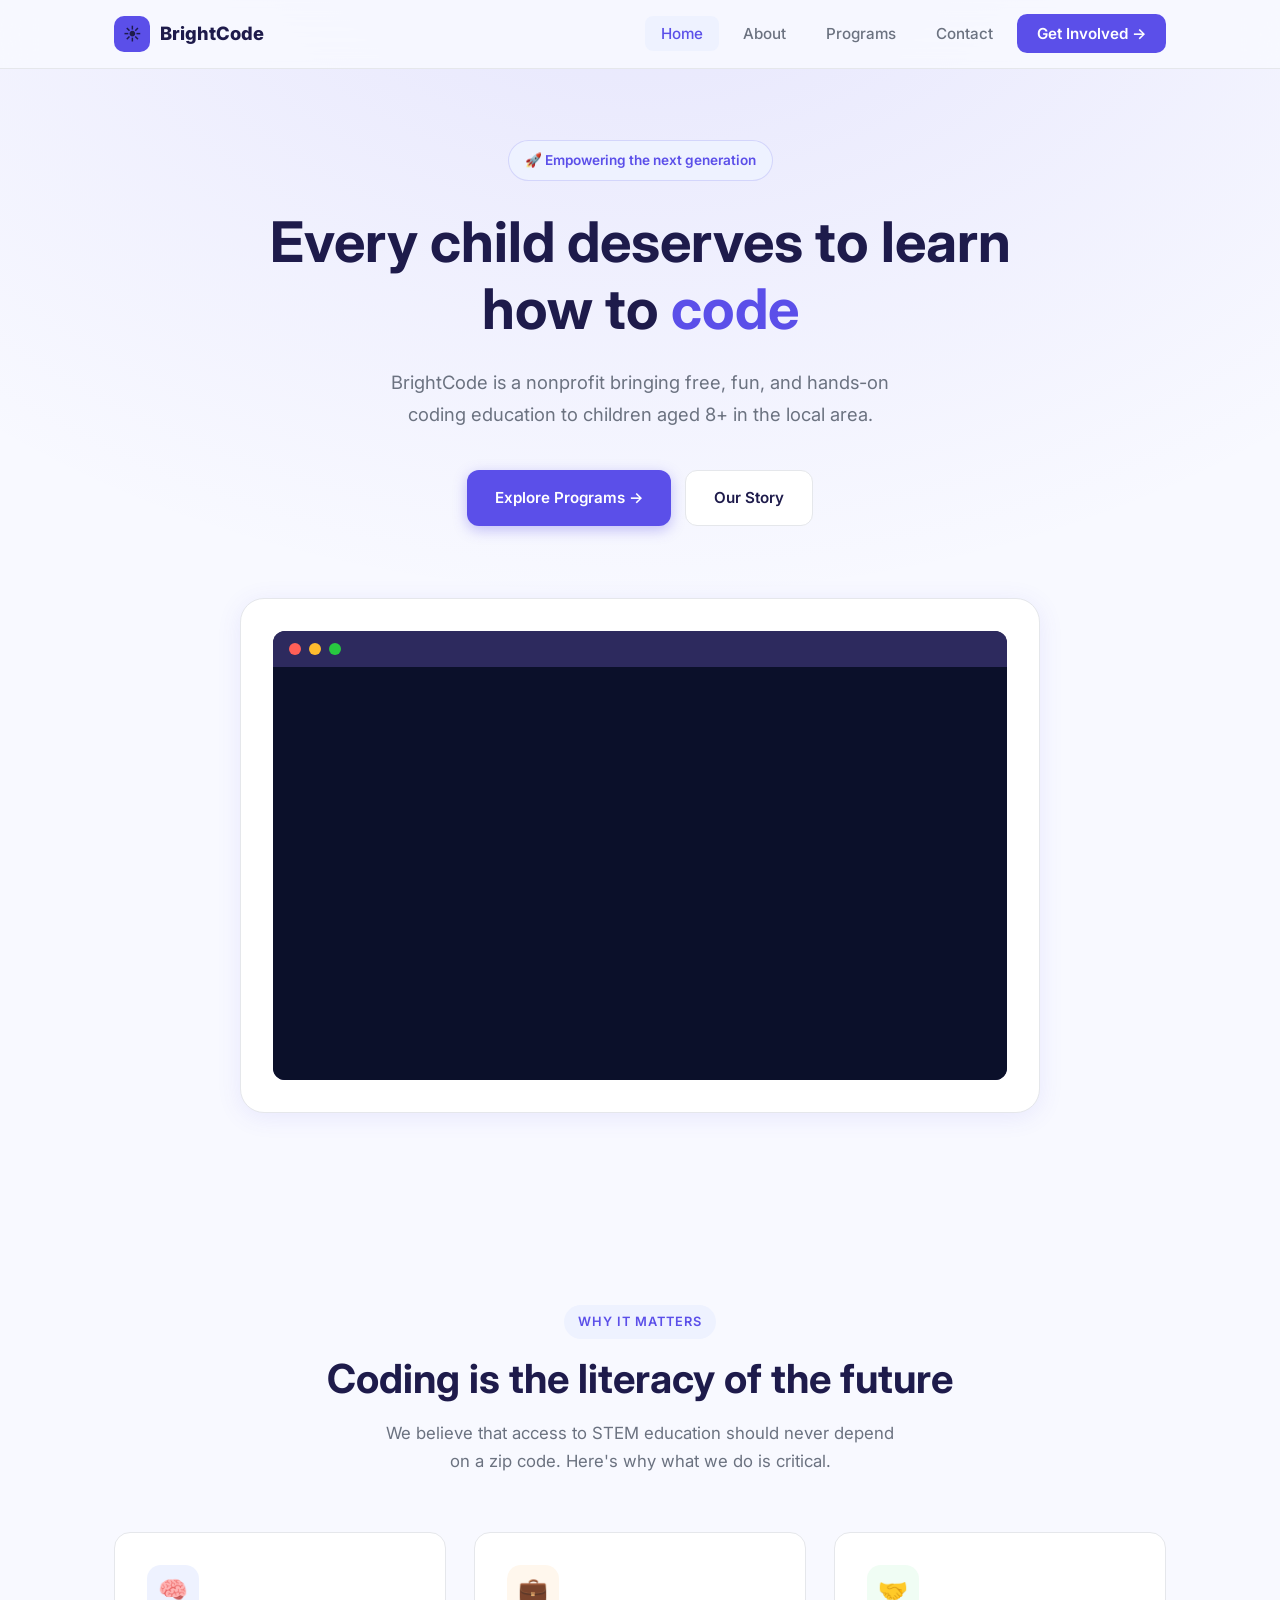
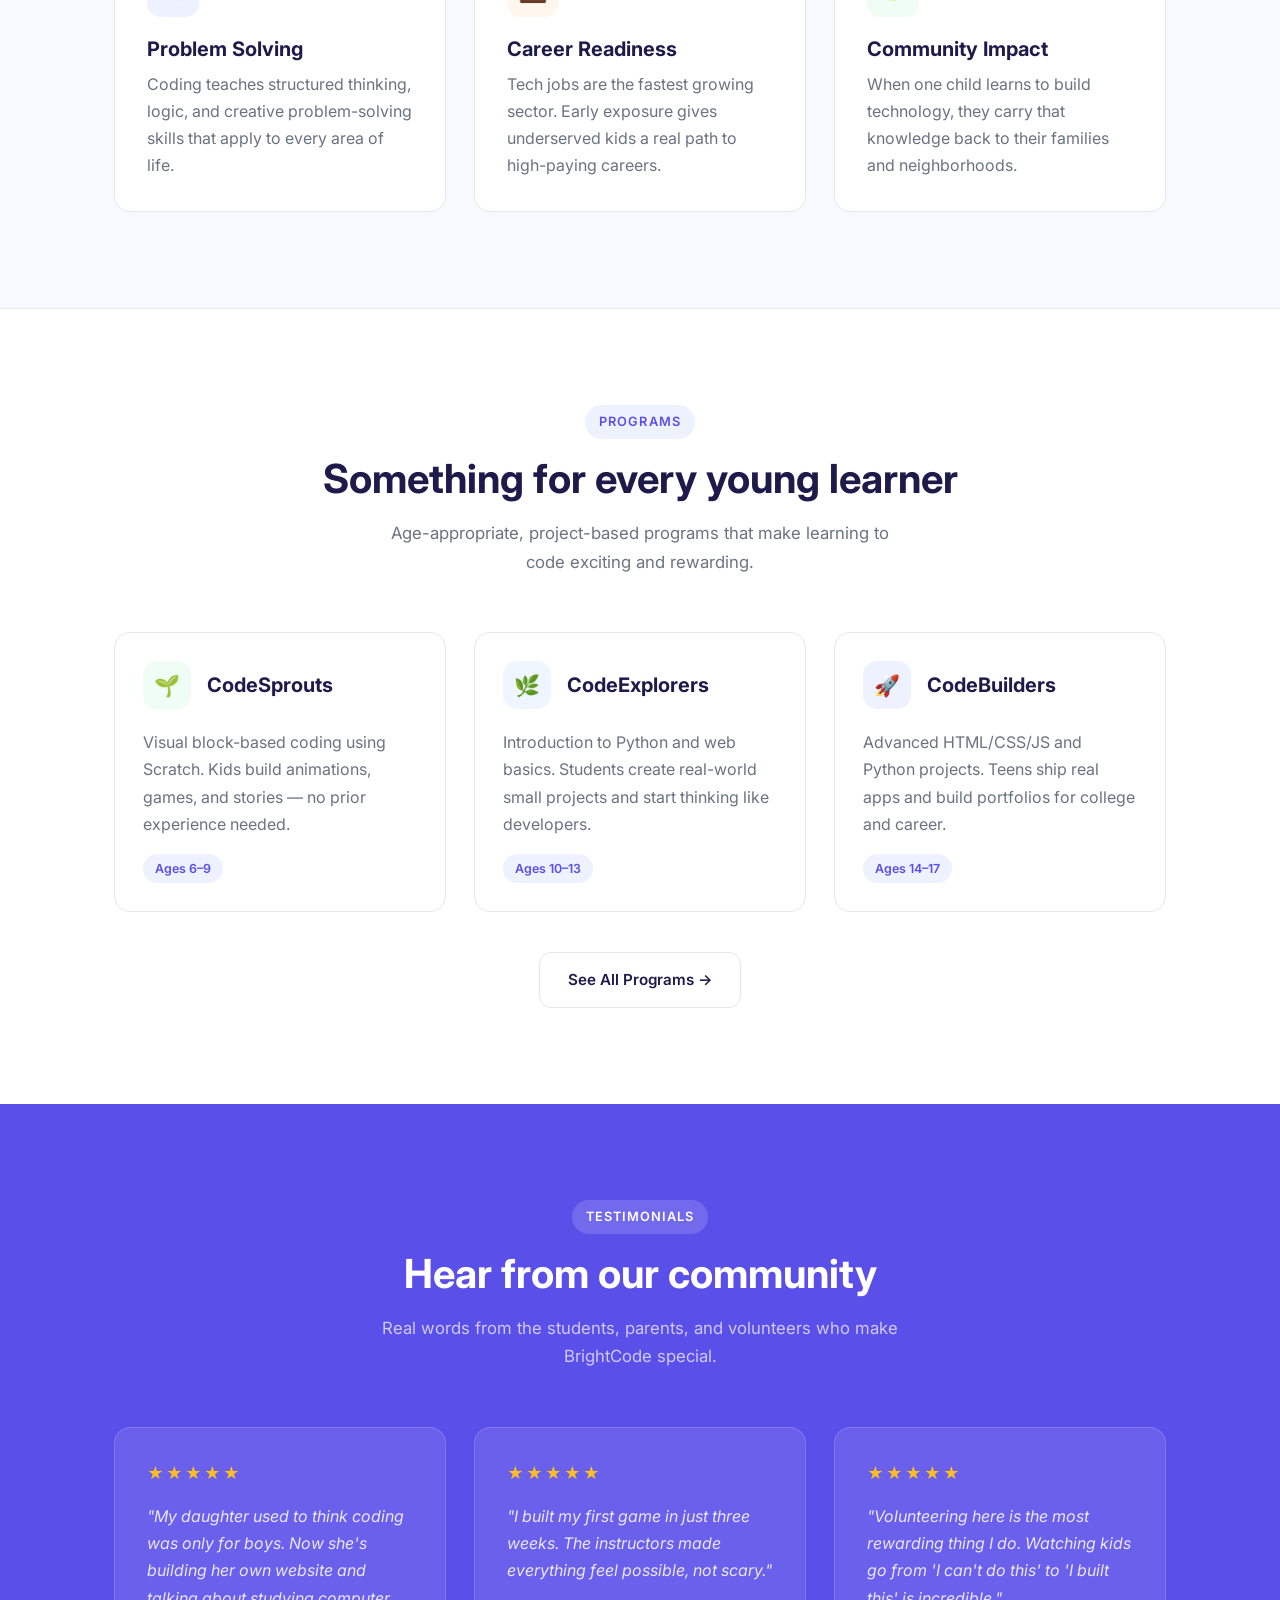
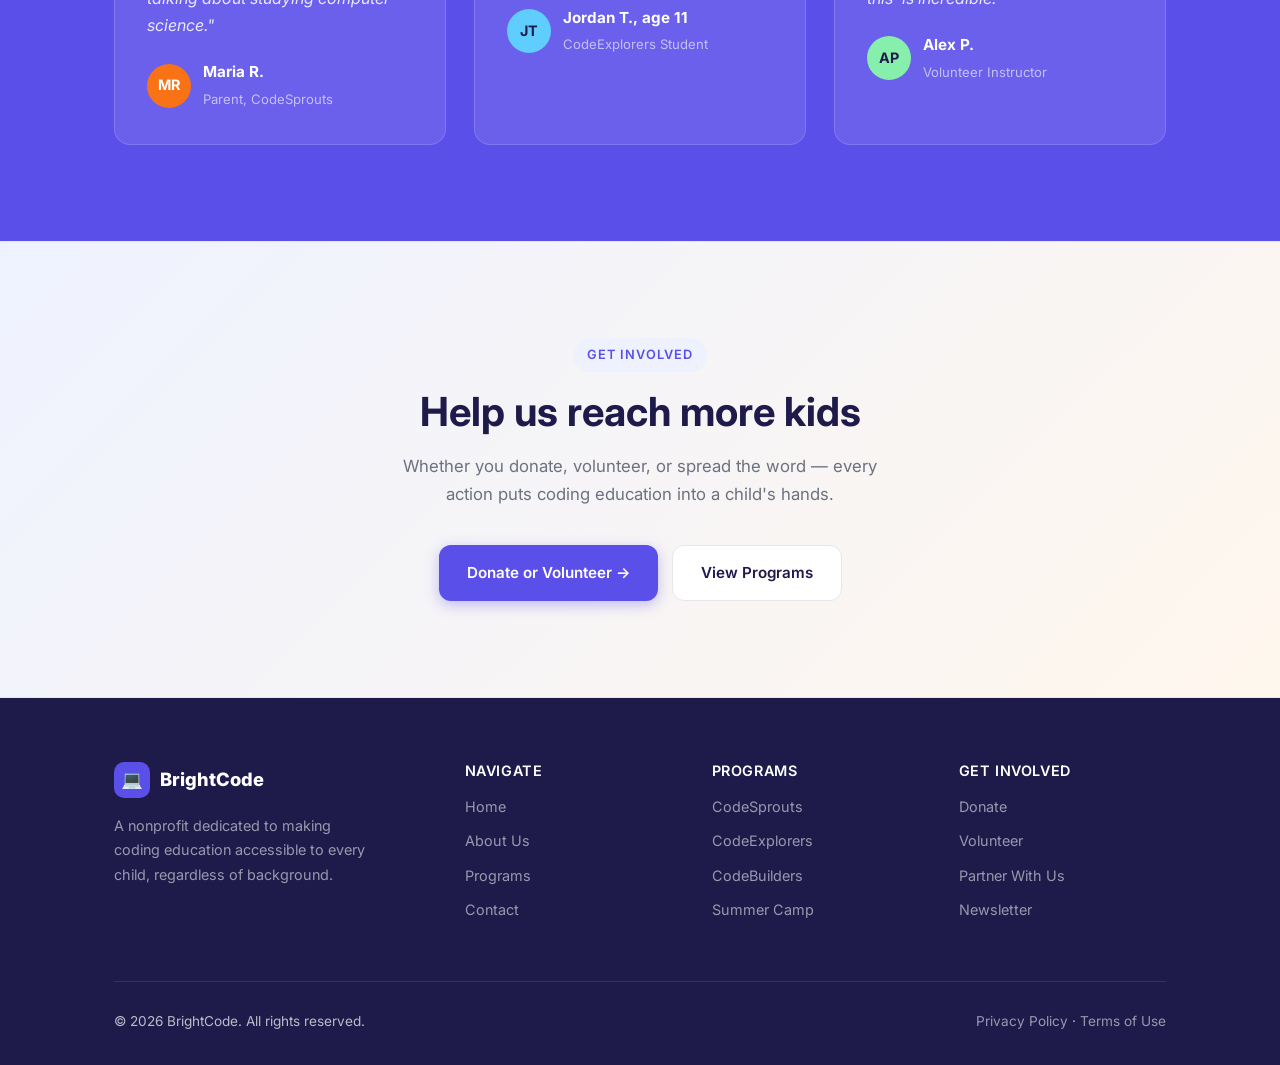
==== commit e284f044: "changed front page, added program info and placeholders, revamped footer to be shared" ====
--- a/index.html
+++ b/index.html
@@ -33,42 +33,16 @@
             <span class="dot-yellow"></span>
             <span class="dot-green"></span>
           </div>
-          <div class="code-body">
-            <span class="cmt"># A student's first Python program 🎉</span><br>
-            <span class="kw">def</span> <span class="fn">greet_world</span>(name):<br>
-            &nbsp;&nbsp;message = <span class="str">"Hello, "</span> + name + <span class="str">"! You can code!"</span><br>
-            &nbsp;&nbsp;<span class="fn">print</span>(message)<br><br>
-            greet_world(<span class="str">"future developer"</span>)<br><br>
-            <span class="cmt"># Output: Hello, future developer! You can code!</span>
+          <div class="hero-video-wrap">
+            <video class="hero-video" autoplay loop muted playsinline preload="auto" aria-label="BrightCode hero video">
+              <source src="assets/placeholder.mp4" type="video/mp4" />
+              Sorry, your browser doesn't support embedded videos.
+            </video>
           </div>
         </div>
       </div>
     </div>
   </section>
-
-  <!-- STATS -->
-  <div class="stats">
-    <div class="container">
-      <div class="stats-grid">
-        <div class="stat-item fade-in">
-          <h3>2,400+</h3>
-          <p>Students Reached</p>
-        </div>
-        <div class="stat-item fade-in">
-          <h3>18</h3>
-          <p>Community Partners</p>
-        </div>
-        <div class="stat-item fade-in">
-          <h3>6</h3>
-          <p>Programs Offered</p>
-        </div>
-        <div class="stat-item fade-in">
-          <h3>92%</h3>
-          <p>Student Satisfaction</p>
-        </div>
-      </div>
-    </div>
-  </div>
 
   <!-- WHY IT MATTERS -->
   <section>
@@ -203,45 +177,8 @@
     </div>
   </section>
 
-  <!-- FOOTER -->
-  <footer>
-    <div class="container">
-      <div class="footer-grid">
-        <div class="footer-brand">
-          <div class="nav-logo">
-            <div class="logo-icon">💻</div>
-            BrightCode
-          </div>
-          <p>A nonprofit dedicated to making coding education accessible to every child, regardless of background.</p>
-        </div>
-        <div class="footer-col">
-          <h4>Navigate</h4>
-          <a href="index.html">Home</a>
-          <a href="about.html">About Us</a>
-          <a href="programs.html">Programs</a>
-          <a href="contact.html">Contact</a>
-        </div>
-        <div class="footer-col">
-          <h4>Programs</h4>
-          <a href="programs.html">CodeSprouts</a>
-          <a href="programs.html">CodeExplorers</a>
-          <a href="programs.html">CodeBuilders</a>
-          <a href="programs.html">Summer Camp</a>
-        </div>
-        <div class="footer-col">
-          <h4>Get Involved</h4>
-          <a href="contact.html">Donate</a>
-          <a href="contact.html">Volunteer</a>
-          <a href="contact.html">Partner With Us</a>
-          <a href="contact.html">Newsletter</a>
-        </div>
-      </div>
-      <div class="footer-bottom">
-        <span>© 2026 BrightCode. All rights reserved. 501(c)(3) nonprofit.</span>
-        <span><a href="#">Privacy Policy</a> · <a href="#">Terms of Use</a></span>
-      </div>
-    </div>
-  </footer>
+  <!-- SHARED FOOTER -->
+  <div id="site-footer"></div>
 
   <script src="script.js"></script>
 </body>
--- a/styles.css
+++ b/styles.css
@@ -321,6 +321,18 @@
 .code-body .cmt  { color: #6B7280; font-style: italic; }
 .code-body .num  { color: #F0ABFC; }
 
+.hero-video-wrap {
+  background: #0B102A;
+}
+
+.hero-video {
+  width: 100%;
+  aspect-ratio: 16 / 9;
+  object-fit: cover;
+  display: block;
+  background: #0B102A;
+}
+
 /* ===== BUTTONS ===== */
 .btn {
   display: inline-flex;
@@ -735,6 +747,17 @@
   font-weight: 600;
   padding: 4px 12px;
   border-radius: 6px;
+}
+
+.program-actions {
+  margin-top: 22px;
+  display: flex;
+  gap: 10px;
+  flex-wrap: wrap;
+}
+
+.program-actions .btn {
+  padding: 10px 18px;
 }
 
 /* ===== CONTACT PAGE ===== */
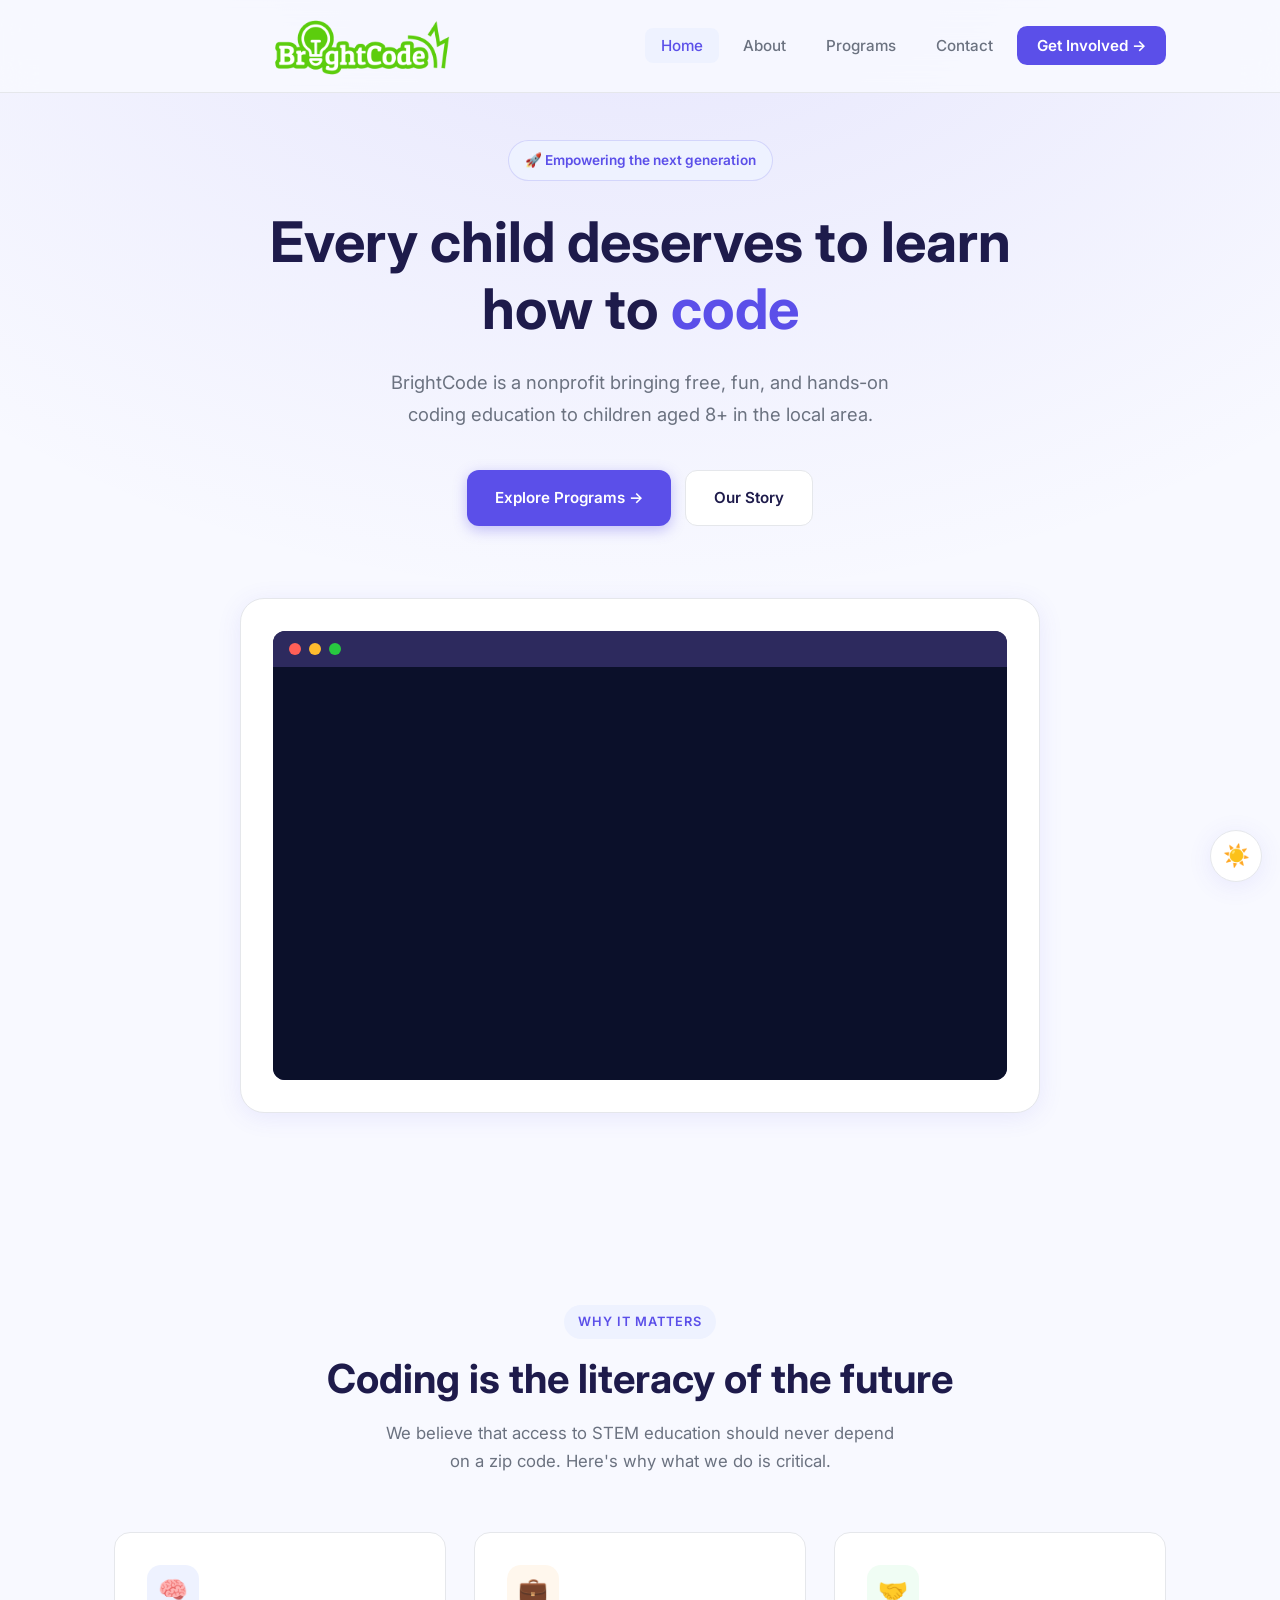
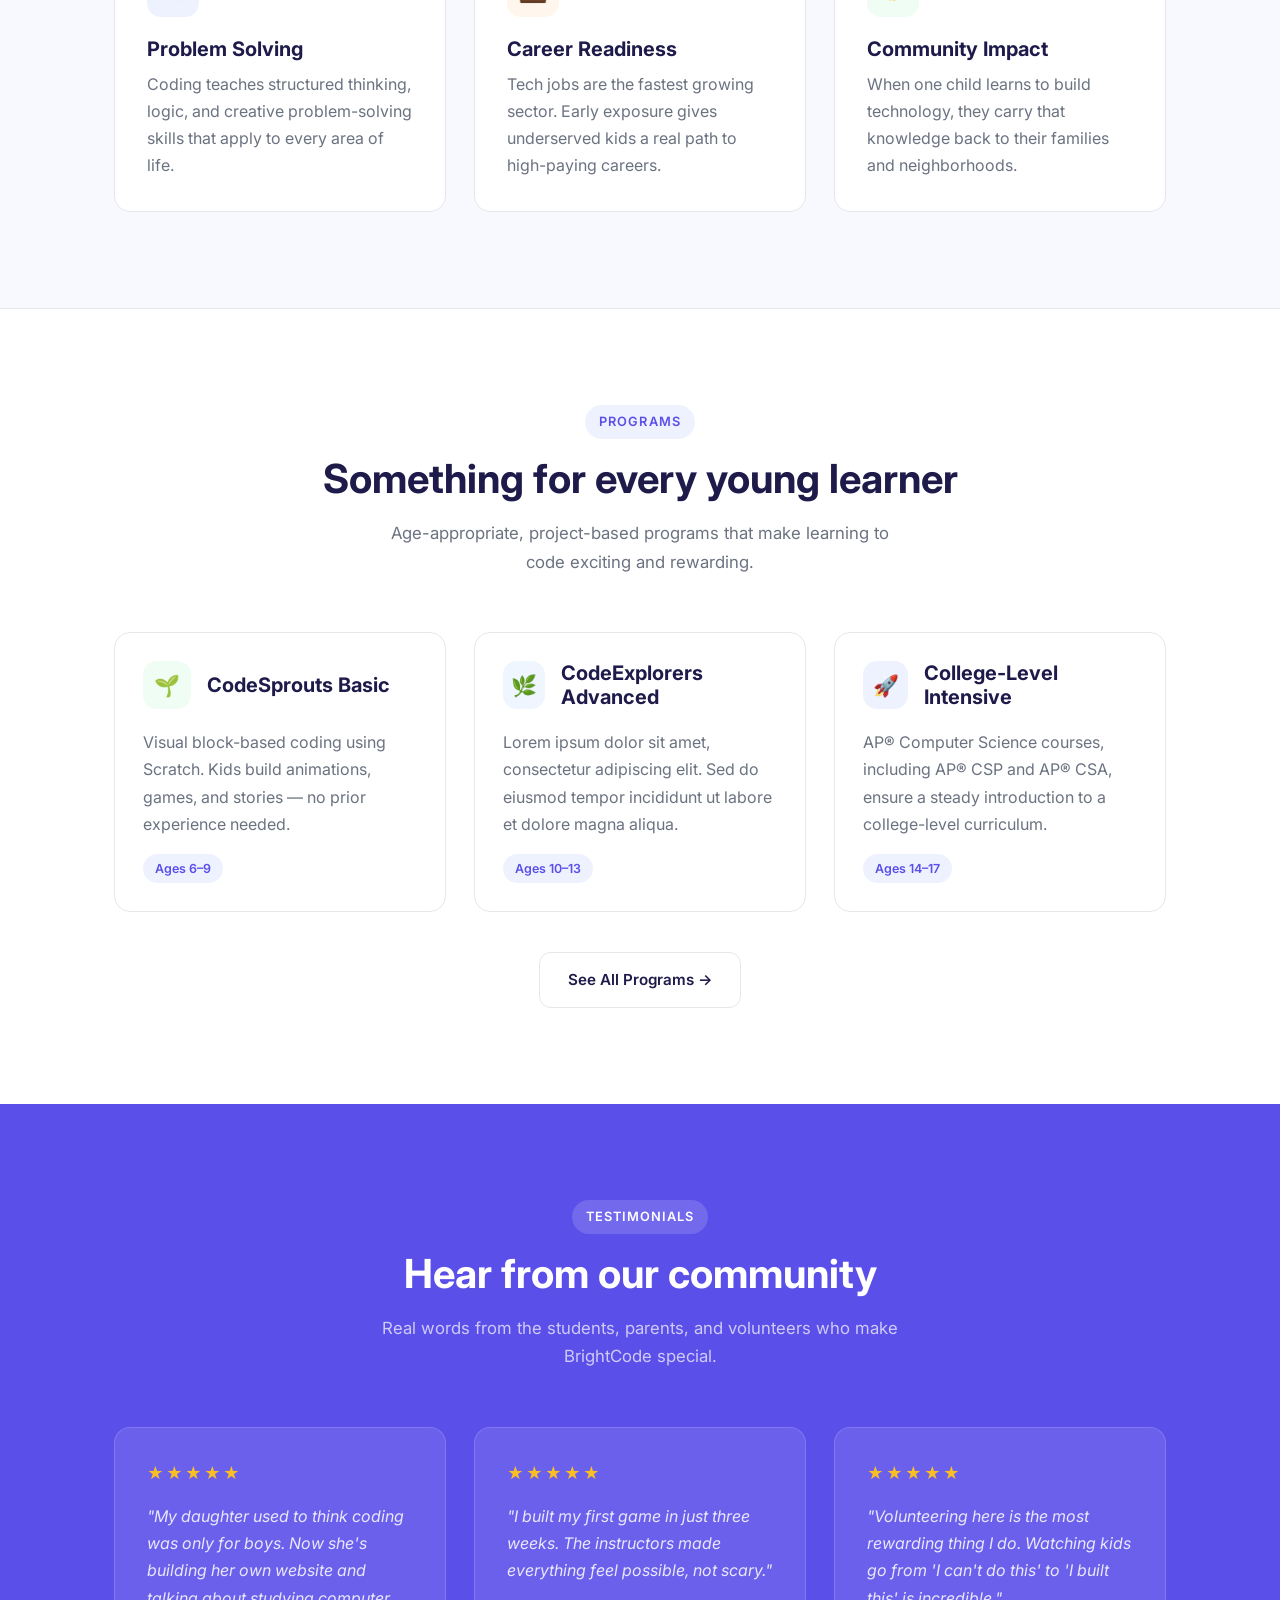
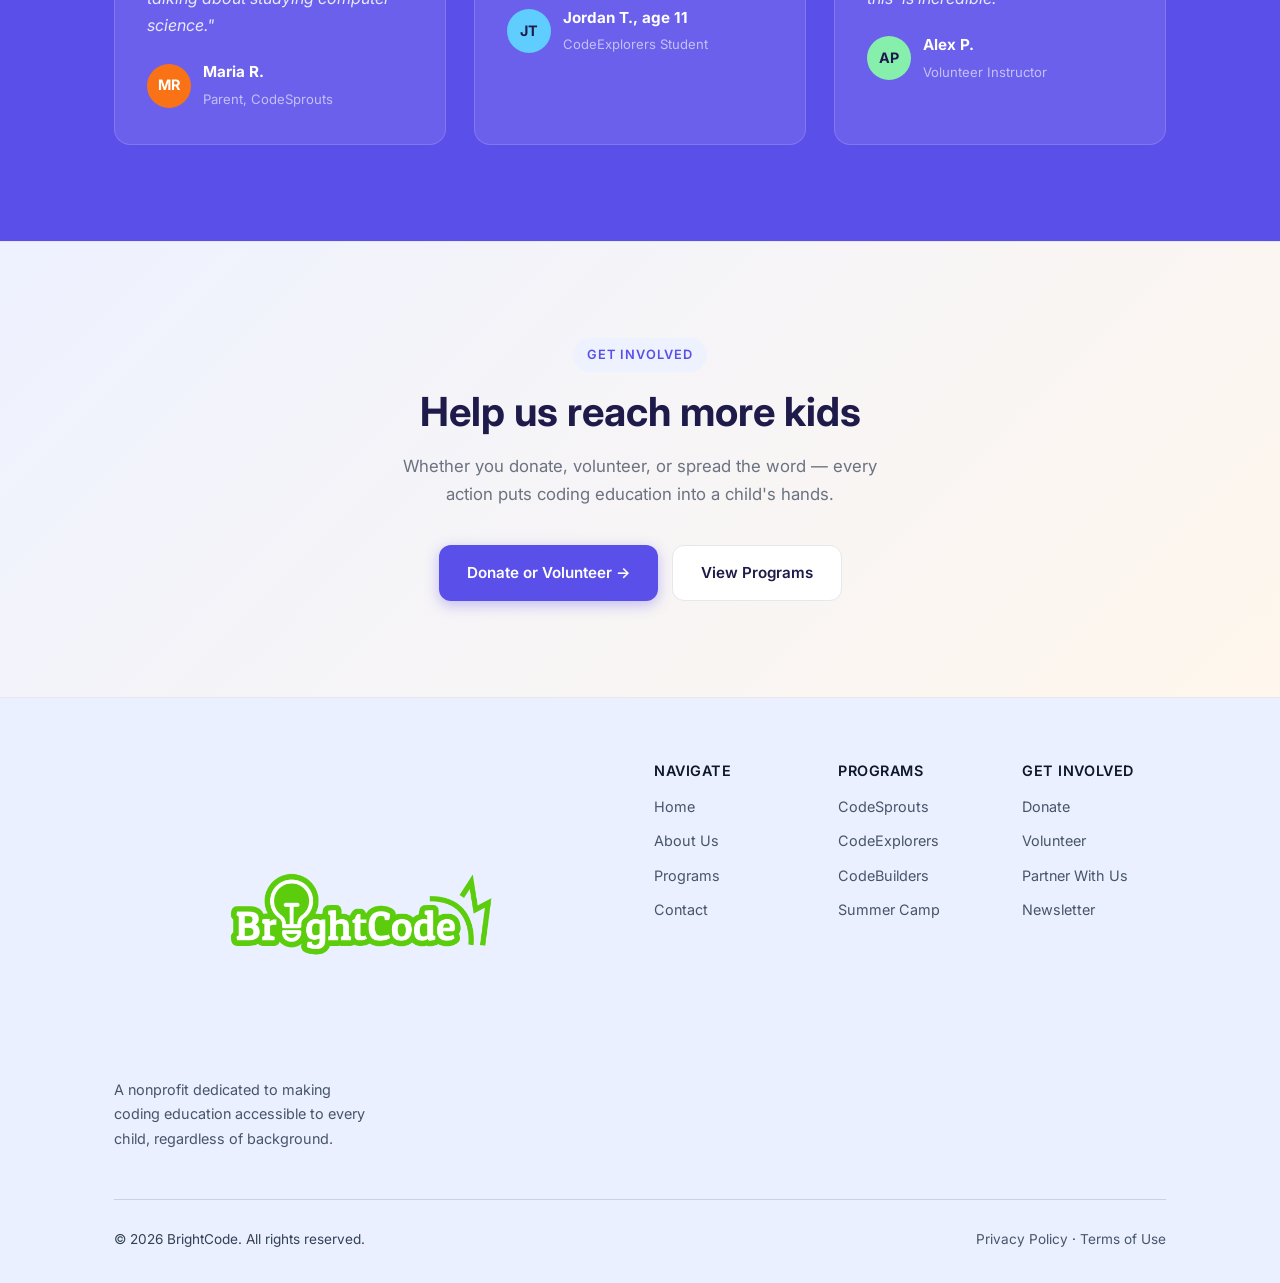
==== commit 453fa972: "updated assets, added light/dark mode, minor bug fixes" ====
--- a/index.html
+++ b/index.html
@@ -35,7 +35,7 @@
           </div>
           <div class="hero-video-wrap">
             <video class="hero-video" autoplay loop muted playsinline preload="auto" aria-label="BrightCode hero video">
-              <source src="assets/placeholder.mp4" type="video/mp4" />
+              <source src="assets/videos/placeholder.mp4" type="video/mp4" />
               Sorry, your browser doesn't support embedded videos.
             </video>
           </div>
@@ -84,7 +84,7 @@
         <div class="program-card fade-in">
           <div class="program-card-header">
             <div class="card-icon icon-green" style="margin:0; width:48px; height:48px; font-size:1.3rem;">🌱</div>
-            <h3>CodeSprouts</h3>
+            <h3>CodeSprouts Basic</h3>
           </div>
           <div class="program-card-body">
             <p>Visual block-based coding using Scratch. Kids build animations, games, and stories — no prior experience needed.</p>
@@ -94,20 +94,20 @@
         <div class="program-card fade-in">
           <div class="program-card-header">
             <div class="card-icon icon-blue" style="margin:0; width:48px; height:48px; font-size:1.3rem;">🌿</div>
-            <h3>CodeExplorers</h3>
+            <h3>CodeExplorers Advanced</h3>
           </div>
           <div class="program-card-body">
-            <p>Introduction to Python and web basics. Students create real-world small projects and start thinking like developers.</p>
+            <p>Lorem ipsum dolor sit amet, consectetur adipiscing elit. Sed do eiusmod tempor incididunt ut labore et dolore magna aliqua.</p>
             <span class="age-badge">Ages 10–13</span>
           </div>
         </div>
         <div class="program-card fade-in">
           <div class="program-card-header">
             <div class="card-icon icon-purple" style="margin:0; width:48px; height:48px; font-size:1.3rem;">🚀</div>
-            <h3>CodeBuilders</h3>
+            <h3>College-Level Intensive</h3>
           </div>
           <div class="program-card-body">
-            <p>Advanced HTML/CSS/JS and Python projects. Teens ship real apps and build portfolios for college and career.</p>
+            <p>AP® Computer Science courses, including AP® CSP and AP® CSA, ensure a steady introduction to a college-level curriculum.</p>
             <span class="age-badge">Ages 14–17</span>
           </div>
         </div>
--- a/styles.css
+++ b/styles.css
@@ -6,6 +6,7 @@
 }
 
 :root {
+  color-scheme: light dark;
   --primary: #5B4FE9;
   --primary-dark: #4338CA;
   --primary-light: #EEF2FF;
@@ -16,11 +17,94 @@
   --bg: #F8F9FF;
   --white: #ffffff;
   --border: #E5E7EB;
+  --surface-2: #F3F4F8;
+  --nav-bg: rgba(248, 249, 255, 0.85);
+  --nav-scrolled-bg: rgba(255, 255, 255, 0.96);
+  --nav-shadow: 0 2px 16px rgba(0,0,0,0.07);
+  --hero-radial: radial-gradient(ellipse 80% 60% at 50% -10%, rgba(91, 79, 233, 0.12), transparent);
+  --page-radial: radial-gradient(ellipse 70% 60% at 50% -10%, rgba(91, 79, 233, 0.1), transparent);
+  --code-window-bg: #1E1B4B;
+  --code-window-bar-bg: #2D2A5E;
+  --hero-video-bg: #0B102A;
+  --testimonials-bg: var(--primary);
+  --cta-gradient: linear-gradient(135deg, #EEF2FF 0%, #FFF7ED 100%);
+  --footer-bg: #EAF0FF;
+  --footer-text: #334155;
+  --footer-muted: #475569;
+  --footer-heading: #0F172A;
+  --footer-border: rgba(15, 23, 42, 0.14);
+  --footer-link-hover: #0B1220;
   --shadow: 0 4px 24px rgba(91, 79, 233, 0.10);
   --shadow-hover: 0 8px 36px rgba(91, 79, 233, 0.18);
   --radius: 16px;
   --radius-sm: 8px;
   --transition: 0.25s ease;
+}
+
+@media (prefers-color-scheme: dark) {
+  :root:not([data-theme='light']) {
+    --primary: #9087FF;
+    --primary-dark: #7B71F4;
+    --primary-light: rgba(144, 135, 255, 0.18);
+    --accent: #FB923C;
+    --accent-light: rgba(251, 146, 60, 0.18);
+    --text: #E7E9FF;
+    --text-muted: #B8BEDA;
+    --bg: #0F1220;
+    --white: #171C2F;
+    --border: #2A3350;
+    --surface-2: #131A2B;
+    --nav-bg: rgba(15, 18, 32, 0.86);
+    --nav-scrolled-bg: rgba(18, 23, 40, 0.96);
+    --nav-shadow: 0 10px 28px rgba(0, 0, 0, 0.34);
+    --hero-radial: radial-gradient(ellipse 80% 60% at 50% -10%, rgba(144, 135, 255, 0.2), transparent);
+    --page-radial: radial-gradient(ellipse 70% 60% at 50% -10%, rgba(144, 135, 255, 0.18), transparent);
+    --code-window-bg: #0A0F1E;
+    --code-window-bar-bg: #1A2540;
+    --hero-video-bg: #070B14;
+    --testimonials-bg: #121939;
+    --cta-gradient: linear-gradient(135deg, #131D40 0%, #31211A 100%);
+    --footer-bg: #090D1A;
+    --footer-text: rgba(255, 255, 255, 0.7);
+    --footer-muted: rgba(255, 255, 255, 0.55);
+    --footer-heading: #F8FAFF;
+    --footer-border: rgba(255,255,255,0.1);
+    --footer-link-hover: #FFFFFF;
+    --shadow: 0 8px 28px rgba(0, 0, 0, 0.35);
+    --shadow-hover: 0 12px 34px rgba(0, 0, 0, 0.45);
+  }
+}
+
+:root[data-theme='dark'] {
+    --primary: #9087FF;
+    --primary-dark: #7B71F4;
+    --primary-light: rgba(144, 135, 255, 0.18);
+    --accent: #FB923C;
+    --accent-light: rgba(251, 146, 60, 0.18);
+    --text: #E7E9FF;
+    --text-muted: #B8BEDA;
+    --bg: #0F1220;
+    --white: #171C2F;
+    --border: #2A3350;
+    --surface-2: #131A2B;
+    --nav-bg: rgba(15, 18, 32, 0.86);
+    --nav-scrolled-bg: rgba(18, 23, 40, 0.96);
+    --nav-shadow: 0 10px 28px rgba(0, 0, 0, 0.34);
+    --hero-radial: radial-gradient(ellipse 80% 60% at 50% -10%, rgba(144, 135, 255, 0.2), transparent);
+    --page-radial: radial-gradient(ellipse 70% 60% at 50% -10%, rgba(144, 135, 255, 0.18), transparent);
+    --code-window-bg: #0A0F1E;
+    --code-window-bar-bg: #1A2540;
+    --hero-video-bg: #070B14;
+    --testimonials-bg: #121939;
+    --cta-gradient: linear-gradient(135deg, #131D40 0%, #31211A 100%);
+    --footer-bg: #090D1A;
+    --footer-text: rgba(255, 255, 255, 0.7);
+    --footer-muted: rgba(255, 255, 255, 0.55);
+    --footer-heading: #F8FAFF;
+    --footer-border: rgba(255,255,255,0.1);
+    --footer-link-hover: #FFFFFF;
+    --shadow: 0 8px 28px rgba(0, 0, 0, 0.35);
+    --shadow-hover: 0 12px 34px rgba(0, 0, 0, 0.45);
 }
 
 html {
@@ -93,48 +177,60 @@
   left: 0;
   right: 0;
   z-index: 1000;
-  background: rgba(248, 249, 255, 0.85);
+  background: var(--nav-bg);
   backdrop-filter: blur(16px);
   border-bottom: 1px solid var(--border);
   transition: background var(--transition), box-shadow var(--transition);
 }
 
 nav.scrolled {
-  background: rgba(255, 255, 255, 0.96);
-  box-shadow: 0 2px 16px rgba(0,0,0,0.07);
+  background: var(--nav-scrolled-bg);
+  box-shadow: var(--nav-shadow);
 }
 
 .nav-inner {
   display: flex;
   align-items: center;
   justify-content: space-between;
-  height: 68px;
+  height: 92px;
 }
 
 .nav-logo {
   display: flex;
   align-items: center;
-  gap: 10px;
+  gap: 0;
   font-weight: 800;
   font-size: 1.15rem;
   color: var(--text);
 }
 
 .nav-logo .logo-icon {
-  width: 36px;
-  height: 36px;
-  background: var(--primary);
-  border-radius: 10px;
+  width: 500px;
+  height: 200px;
+  max-width: 100%;
+  background: transparent;
+  border: none;
+  border-radius: 0;
   display: flex;
   align-items: center;
   justify-content: center;
-  font-size: 1.1rem;
+  overflow: visible;
+}
+
+.logo-image {
+  width: 100%;
+  height: 100%;
+  object-fit: contain;
 }
 
 .nav-links {
   display: flex;
   align-items: center;
   gap: 8px;
+}
+
+.nav-inner {
+  min-width: 0;
 }
 
 .nav-links a {
@@ -229,7 +325,7 @@
   content: '';
   position: absolute;
   inset: 0;
-  background: radial-gradient(ellipse 80% 60% at 50% -10%, rgba(91, 79, 233, 0.12), transparent);
+  background: var(--hero-radial);
   pointer-events: none;
 }
 
@@ -283,7 +379,7 @@
 }
 
 .code-window {
-  background: #1E1B4B;
+  background: var(--code-window-bg);
   border-radius: 12px;
   overflow: hidden;
 }
@@ -293,7 +389,7 @@
   align-items: center;
   gap: 8px;
   padding: 12px 16px;
-  background: #2D2A5E;
+  background: var(--code-window-bar-bg);
 }
 
 .code-window-bar span {
@@ -322,7 +418,7 @@
 .code-body .num  { color: #F0ABFC; }
 
 .hero-video-wrap {
-  background: #0B102A;
+  background: var(--hero-video-bg);
 }
 
 .hero-video {
@@ -330,7 +426,7 @@
   aspect-ratio: 16 / 9;
   object-fit: cover;
   display: block;
-  background: #0B102A;
+  background: var(--hero-video-bg);
 }
 
 /* ===== BUTTONS ===== */
@@ -507,7 +603,7 @@
 }
 
 /* ===== TESTIMONIALS ===== */
-.testimonials { background: var(--primary); }
+.testimonials { background: var(--testimonials-bg); }
 .testimonials .section-tag {
   background: rgba(255,255,255,0.15);
   color: #fff;
@@ -569,7 +665,7 @@
 
 /* ===== CTA SECTION ===== */
 .cta-section {
-  background: linear-gradient(135deg, #EEF2FF 0%, #FFF7ED 100%);
+  background: var(--cta-gradient);
   border-top: 1px solid var(--border);
   border-bottom: 1px solid var(--border);
   text-align: center;
@@ -591,7 +687,7 @@
   content: '';
   position: absolute;
   inset: 0;
-  background: radial-gradient(ellipse 70% 60% at 50% -10%, rgba(91, 79, 233, 0.1), transparent);
+  background: var(--page-radial);
   pointer-events: none;
 }
 
@@ -874,8 +970,8 @@
 
 /* ===== FOOTER ===== */
 footer {
-  background: var(--text);
-  color: rgba(255,255,255,0.7);
+  background: var(--footer-bg);
+  color: var(--footer-text);
   padding: 64px 0 32px;
 }
 
@@ -887,18 +983,24 @@
 }
 
 .footer-brand .nav-logo {
-  color: var(--white);
+  color: var(--footer-heading);
   margin-bottom: 16px;
 }
 
+.footer-brand .logo-icon {
+  width: 500px;
+  height: 300px;
+  max-width: 100%;
+}
+
 .footer-brand p {
-  color: rgba(255,255,255,0.55);
+  color: var(--footer-muted);
   font-size: 0.9rem;
   max-width: 260px;
 }
 
 .footer-col h4 {
-  color: var(--white);
+  color: var(--footer-heading);
   font-size: 0.9rem;
   font-weight: 600;
   margin-bottom: 16px;
@@ -908,16 +1010,16 @@
 
 .footer-col a {
   display: block;
-  color: rgba(255,255,255,0.55);
+  color: var(--footer-muted);
   font-size: 0.9rem;
   margin-bottom: 10px;
   transition: color var(--transition);
 }
 
-.footer-col a:hover { color: white; }
+.footer-col a:hover { color: var(--footer-link-hover); }
 
 .footer-bottom {
-  border-top: 1px solid rgba(255,255,255,0.1);
+  border-top: 1px solid var(--footer-border);
   padding-top: 28px;
   display: flex;
   justify-content: space-between;
@@ -925,8 +1027,8 @@
   font-size: 0.85rem;
 }
 
-.footer-bottom a { color: rgba(255,255,255,0.55); }
-.footer-bottom a:hover { color: white; }
+.footer-bottom a { color: var(--footer-muted); }
+.footer-bottom a:hover { color: var(--footer-link-hover); }
 
 /* ===== ANIMATIONS ===== */
 .fade-in {
@@ -938,6 +1040,37 @@
 .fade-in.visible {
   opacity: 1;
   transform: translateY(0);
+}
+
+.theme-toggle {
+  position: fixed;
+  right: 18px;
+  bottom: 18px;
+  width: 52px;
+  height: 52px;
+  border-radius: 999px;
+  border: 1px solid var(--border);
+  background: var(--white);
+  color: var(--text);
+  display: inline-flex;
+  align-items: center;
+  justify-content: center;
+  font-size: 1.35rem;
+  line-height: 1;
+  box-shadow: var(--shadow);
+  cursor: pointer;
+  z-index: 1200;
+  transition: transform var(--transition), box-shadow var(--transition), background var(--transition), border-color var(--transition);
+}
+
+.theme-toggle:hover {
+  transform: translateY(-2px);
+  box-shadow: var(--shadow-hover);
+}
+
+.theme-toggle:focus-visible {
+  outline: 2px solid var(--primary);
+  outline-offset: 2px;
 }
 
 /* ===== RESPONSIVE ===== */
@@ -956,4 +1089,10 @@
   .footer-grid { grid-template-columns: 1fr; }
   .form-row { grid-template-columns: 1fr; }
   section { padding: 64px 0; }
-}
+  .theme-toggle {
+    right: 14px;
+    bottom: 14px;
+    width: 48px;
+    height: 48px;
+  }
+}
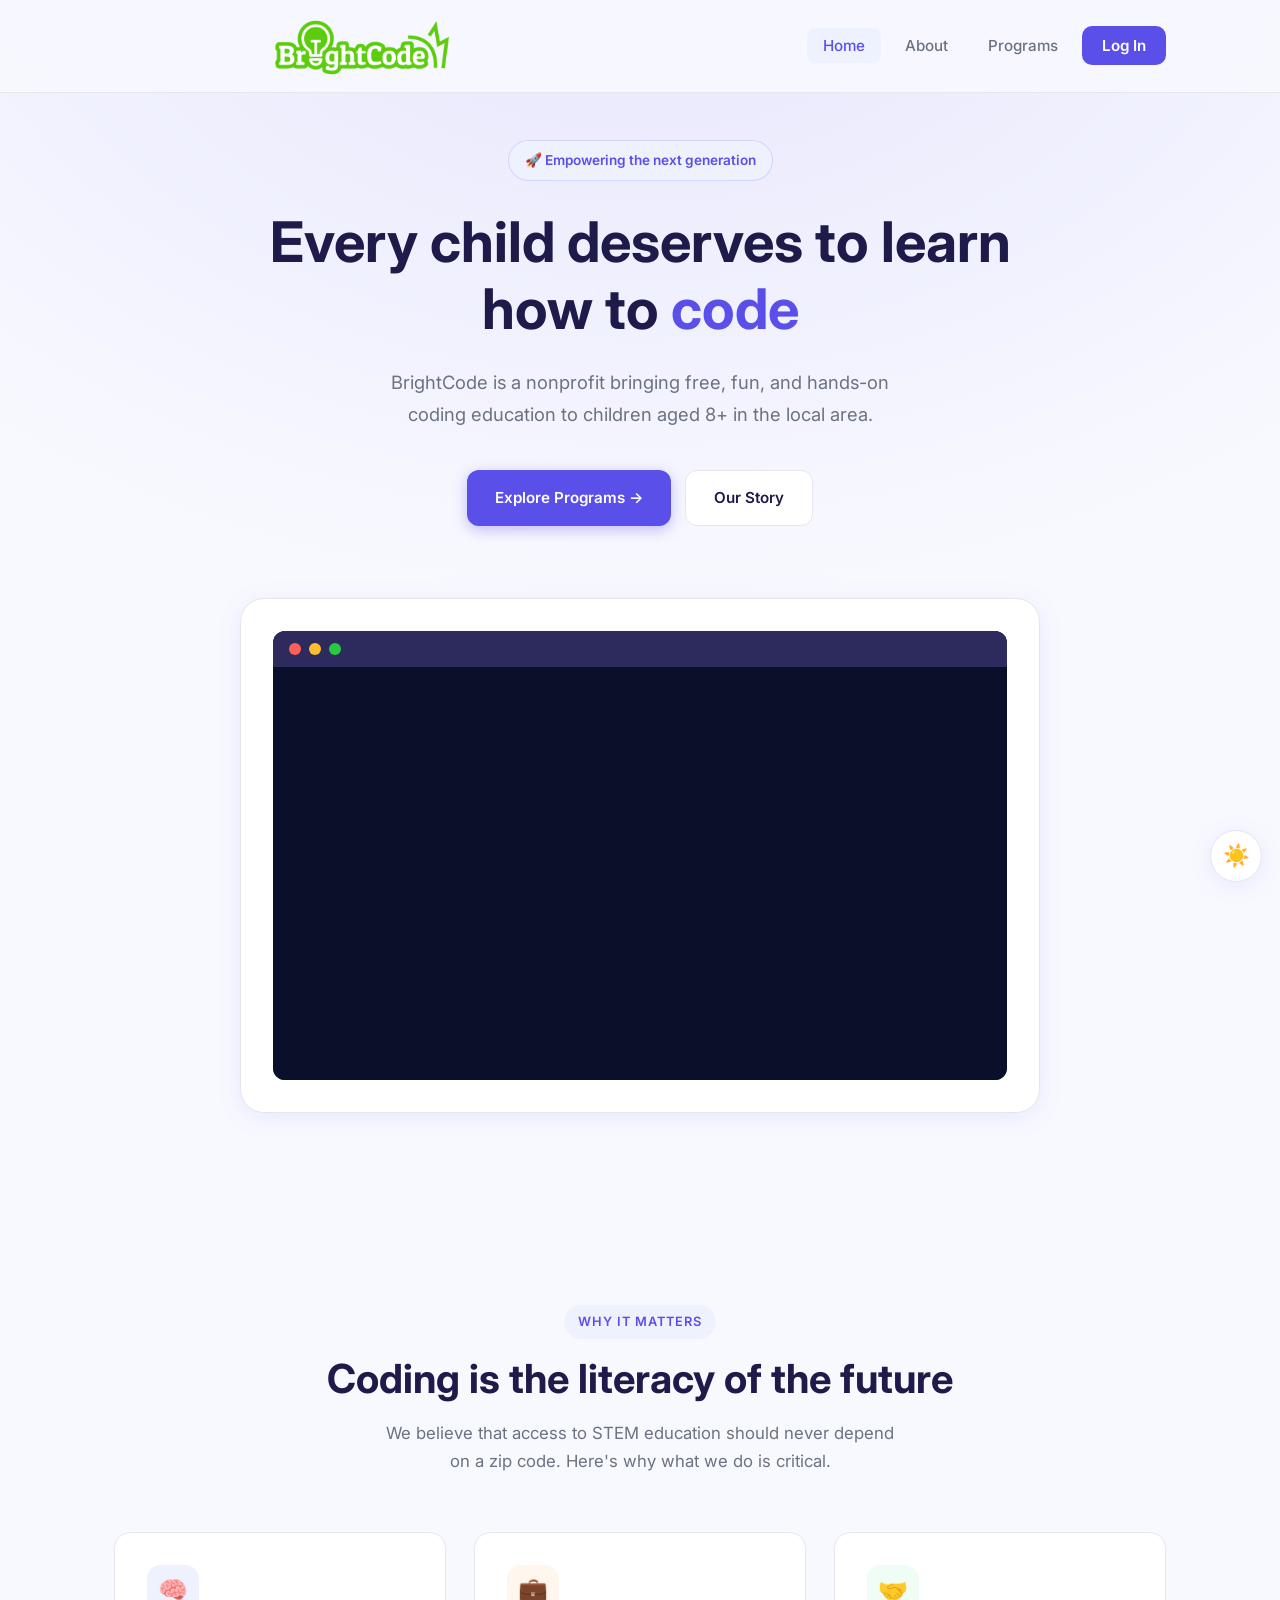
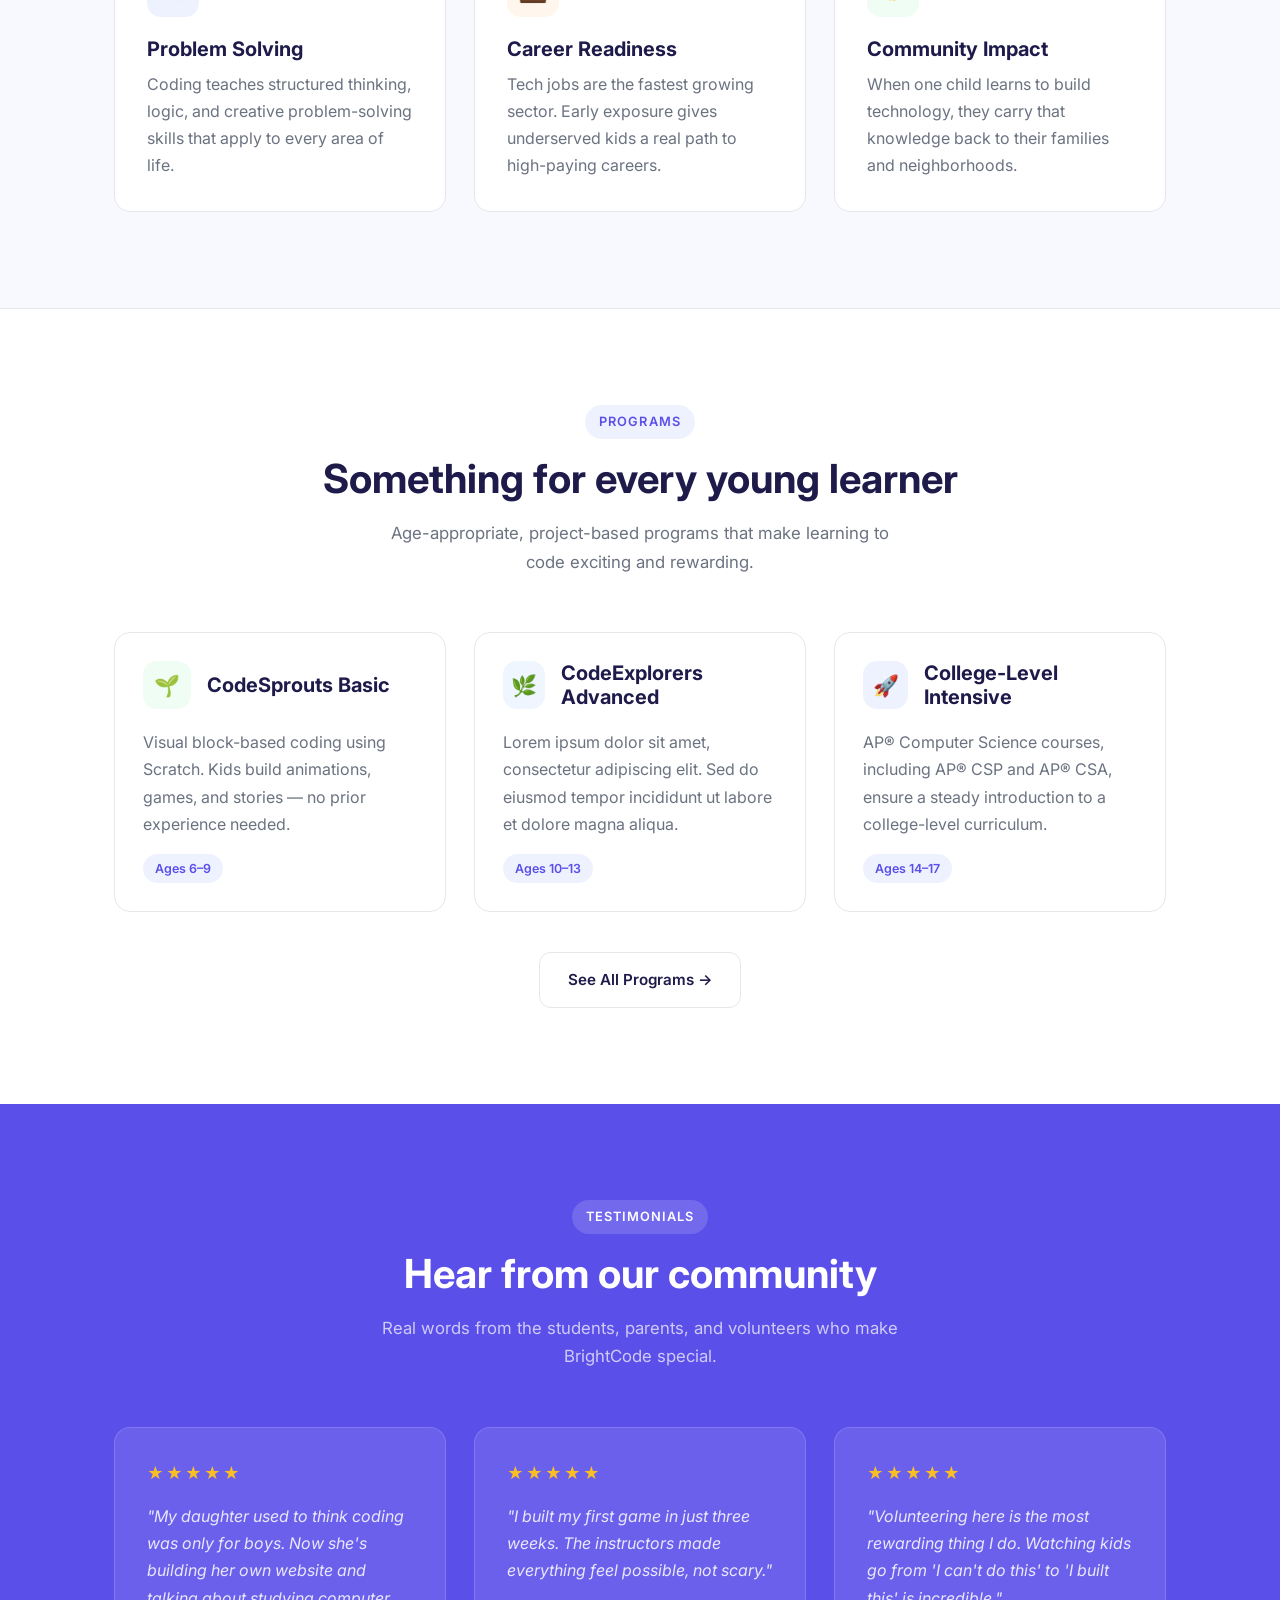
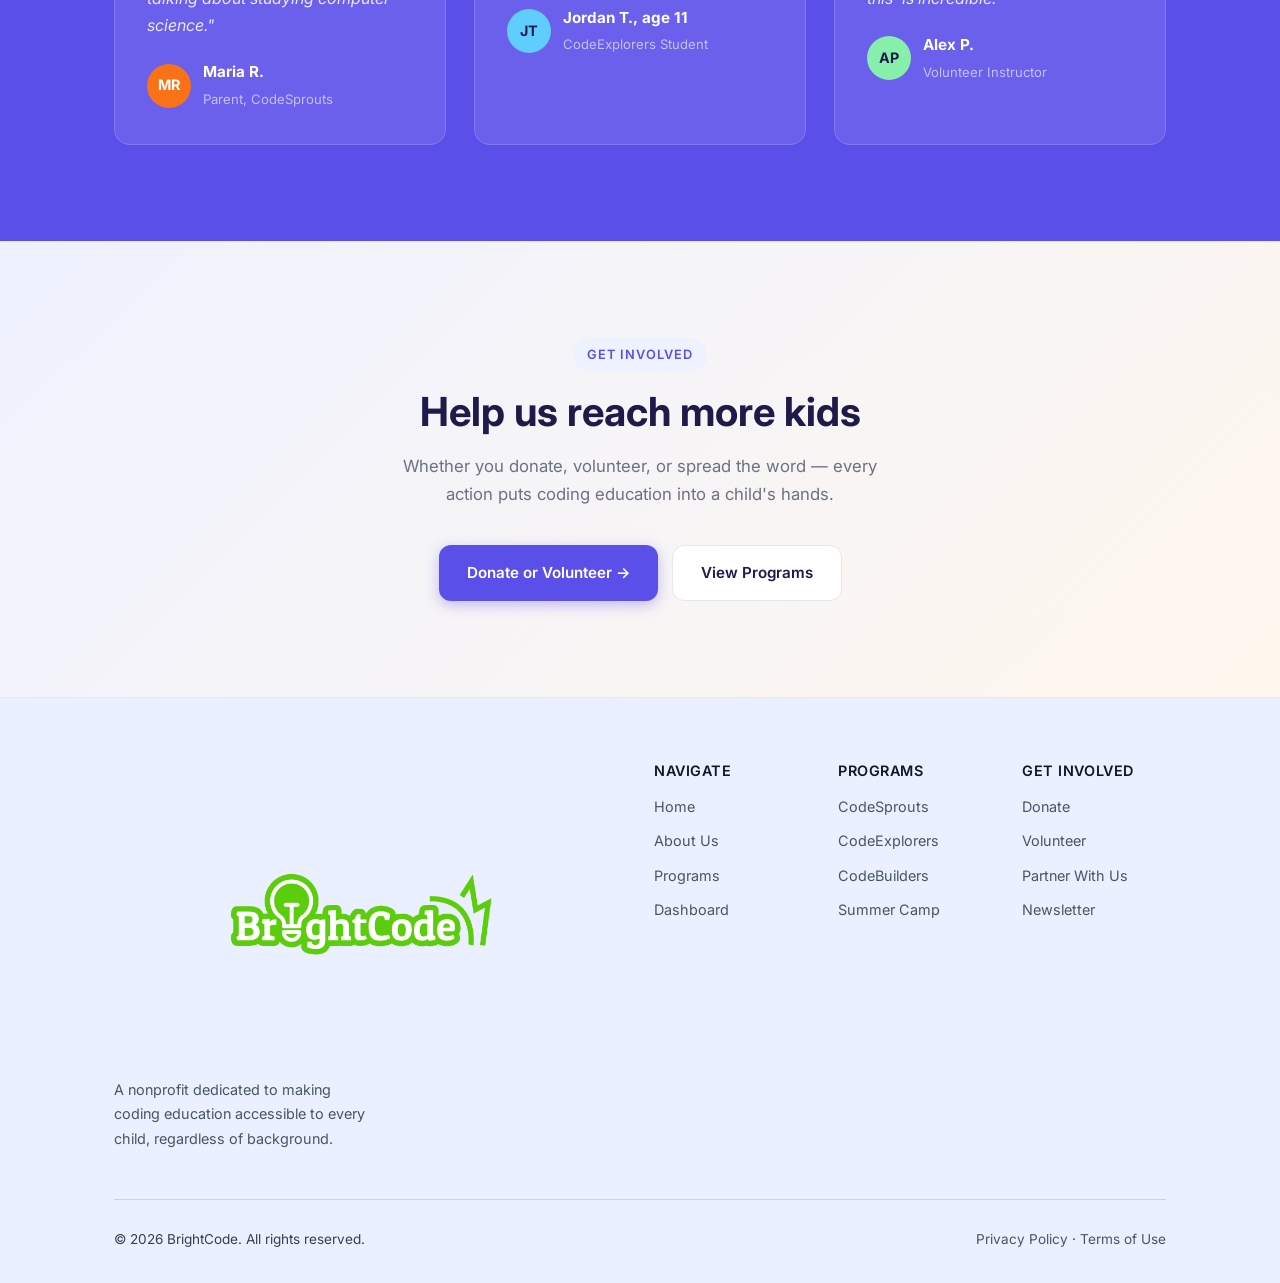
==== commit b22e43d8: "add login functionality (wip, supabase integration to come)" ====
--- a/index.html
+++ b/index.html
@@ -171,7 +171,7 @@
       <h2>Help us reach more kids</h2>
       <p>Whether you donate, volunteer, or spread the word — every action puts coding education into a child's hands.</p>
       <div class="hero-actions">
-        <a href="contact.html" class="btn btn-primary">Donate or Volunteer →</a>
+        <a href="login.html#signup" class="btn btn-primary">Donate or Volunteer →</a>
         <a href="programs.html" class="btn btn-outline">View Programs</a>
       </div>
     </div>
--- a/styles.css
+++ b/styles.css
@@ -968,6 +968,263 @@
 
 .form-success h3 { color: var(--text); margin-bottom: 10px; }
 
+/* ===== AUTH + DASHBOARD ===== */
+.auth-shell {
+  display: grid;
+  grid-template-columns: 0.95fr 1.05fr;
+  gap: 28px;
+  align-items: stretch;
+}
+
+.auth-panel {
+  background: var(--white);
+  border-radius: var(--radius);
+  border: 1px solid var(--border);
+  padding-top: 100px;
+  padding-bottom: 100px;
+  padding-left: 400px;
+  padding-right: 400px;
+  box-shadow: var(--shadow);
+}
+
+.auth-panel-feature {
+  background: linear-gradient(180deg, rgba(91, 79, 233, 0.08), rgba(255, 255, 255, 1));
+}
+
+.auth-panel h2 {
+  margin-bottom: 14px;
+}
+
+.auth-panel p {
+  color: var(--text-muted);
+}
+
+.auth-social-btn {
+  width: 100%;
+  justify-content: center;
+  margin-top: 20px;
+}
+
+.auth-mode-toggle {
+  display: grid;
+  grid-template-columns: 1fr 1fr;
+  gap: 10px;
+  margin: 18px 0 14px;
+}
+
+.auth-mode-btn {
+  border: 1px solid var(--border);
+  border-radius: 10px;
+  background: var(--bg);
+  color: var(--text-muted);
+  font-weight: 600;
+  font-size: 0.9rem;
+  padding: 10px 14px;
+  cursor: pointer;
+  transition: border-color var(--transition), color var(--transition), background var(--transition);
+}
+
+.auth-mode-btn.is-active {
+  border-color: var(--primary);
+  color: var(--primary);
+  background: var(--primary-light);
+}
+
+.auth-divider {
+  display: flex;
+  align-items: center;
+  gap: 14px;
+  margin: 22px 0;
+  color: var(--text-muted);
+  font-size: 0.82rem;
+  font-weight: 700;
+  letter-spacing: 0.08em;
+  text-transform: uppercase;
+}
+
+.auth-divider::before,
+.auth-divider::after {
+  content: '';
+  flex: 1;
+  height: 1px;
+  background: var(--border);
+}
+
+.auth-status {
+  min-height: 1.4rem;
+  margin-top: 16px;
+  font-size: 0.92rem;
+  font-weight: 600;
+}
+
+.auth-status.is-error {
+  color: #EF4444;
+}
+
+.auth-status.is-success {
+  color: #16A34A;
+}
+
+.auth-footnote {
+  margin-top: 16px;
+  color: var(--text-muted);
+  font-size: 0.92rem;
+}
+
+.auth-footnote a {
+  color: var(--primary);
+  font-weight: 700;
+}
+
+.auth-list {
+  display: grid;
+  gap: 14px;
+  margin-top: 28px;
+}
+
+.auth-list-item {
+  display: flex;
+  gap: 14px;
+  padding: 16px;
+  border-radius: 14px;
+  border: 1px solid var(--border);
+  background: var(--bg);
+}
+
+.auth-list-icon {
+  width: 40px;
+  height: 40px;
+  border-radius: 12px;
+  background: var(--primary-light);
+  display: flex;
+  align-items: center;
+  justify-content: center;
+  font-size: 1.05rem;
+  flex-shrink: 0;
+}
+
+.dashboard-shell {
+  display: grid;
+  gap: 24px;
+}
+
+.dashboard-toolbar {
+  display: flex;
+  justify-content: space-between;
+  align-items: flex-start;
+  gap: 16px;
+  flex-wrap: wrap;
+}
+
+.dashboard-status {
+  color: var(--text-muted);
+  font-size: 0.95rem;
+}
+
+.dashboard-grid {
+  display: grid;
+  grid-template-columns: 1.1fr 0.9fr;
+  gap: 24px;
+}
+
+.dashboard-card {
+  background: var(--white);
+  border: 1px solid var(--border);
+  border-radius: var(--radius);
+  padding: 28px;
+  box-shadow: var(--shadow);
+}
+
+.dashboard-card-highlight {
+  background: linear-gradient(180deg, rgba(91, 79, 233, 0.08), rgba(255, 255, 255, 1));
+}
+
+.dashboard-card-header {
+  display: flex;
+  justify-content: space-between;
+  align-items: center;
+  gap: 12px;
+  margin-bottom: 18px;
+}
+
+.status-badge {
+  display: inline-flex;
+  align-items: center;
+  justify-content: center;
+  padding: 6px 10px;
+  border-radius: 999px;
+  font-size: 0.78rem;
+  font-weight: 700;
+  background: var(--primary-light);
+  color: var(--primary);
+}
+
+.status-badge.is-muted {
+  background: var(--bg);
+  color: var(--text-muted);
+}
+
+.lesson-list {
+  display: grid;
+  gap: 12px;
+}
+
+.lesson-item {
+  display: flex;
+  justify-content: space-between;
+  align-items: center;
+  gap: 16px;
+  padding: 16px;
+  border-radius: 12px;
+  border: 1px solid var(--border);
+  background: var(--bg);
+}
+
+.lesson-item p {
+  margin: 6px 0 0;
+  color: var(--text-muted);
+  font-size: 0.88rem;
+}
+
+.lesson-action {
+  flex-shrink: 0;
+}
+
+.lesson-link {
+  white-space: nowrap;
+}
+
+.empty-state {
+  margin: 0;
+  padding: 16px;
+  border-radius: 12px;
+  background: var(--primary-light);
+  color: var(--primary);
+  border: 1px dashed rgba(91, 79, 233, 0.4);
+  font-weight: 600;
+}
+
+.auth-empty-card {
+  padding: 18px;
+  border-radius: 14px;
+  border: 1px dashed var(--border);
+  background: rgba(255, 255, 255, 0.6);
+}
+
+.auth-empty-card + .auth-empty-card {
+  margin-top: 14px;
+}
+
+.auth-empty-card strong {
+  display: block;
+  margin-bottom: 6px;
+}
+
+.auth-empty-card p {
+  margin: 0;
+  font-size: 0.9rem;
+}
+
 /* ===== FOOTER ===== */
 footer {
   background: var(--footer-bg);
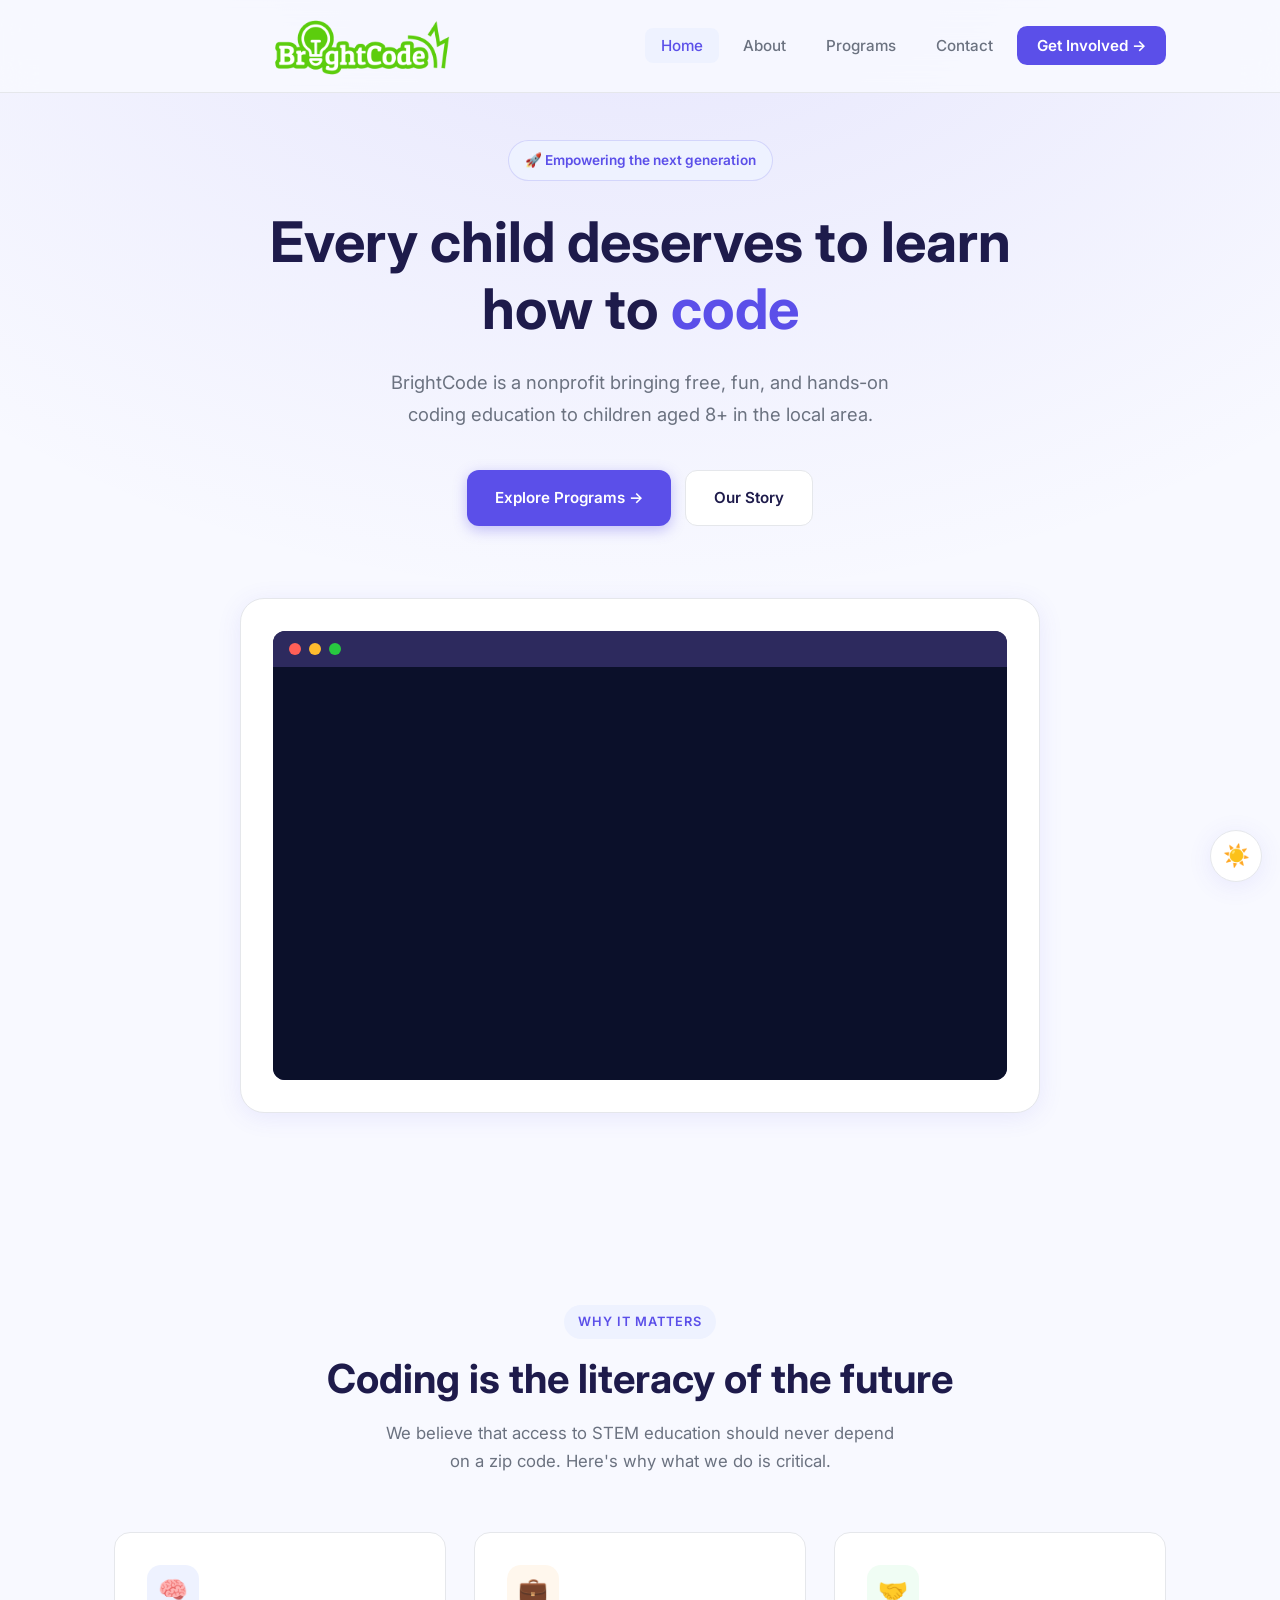
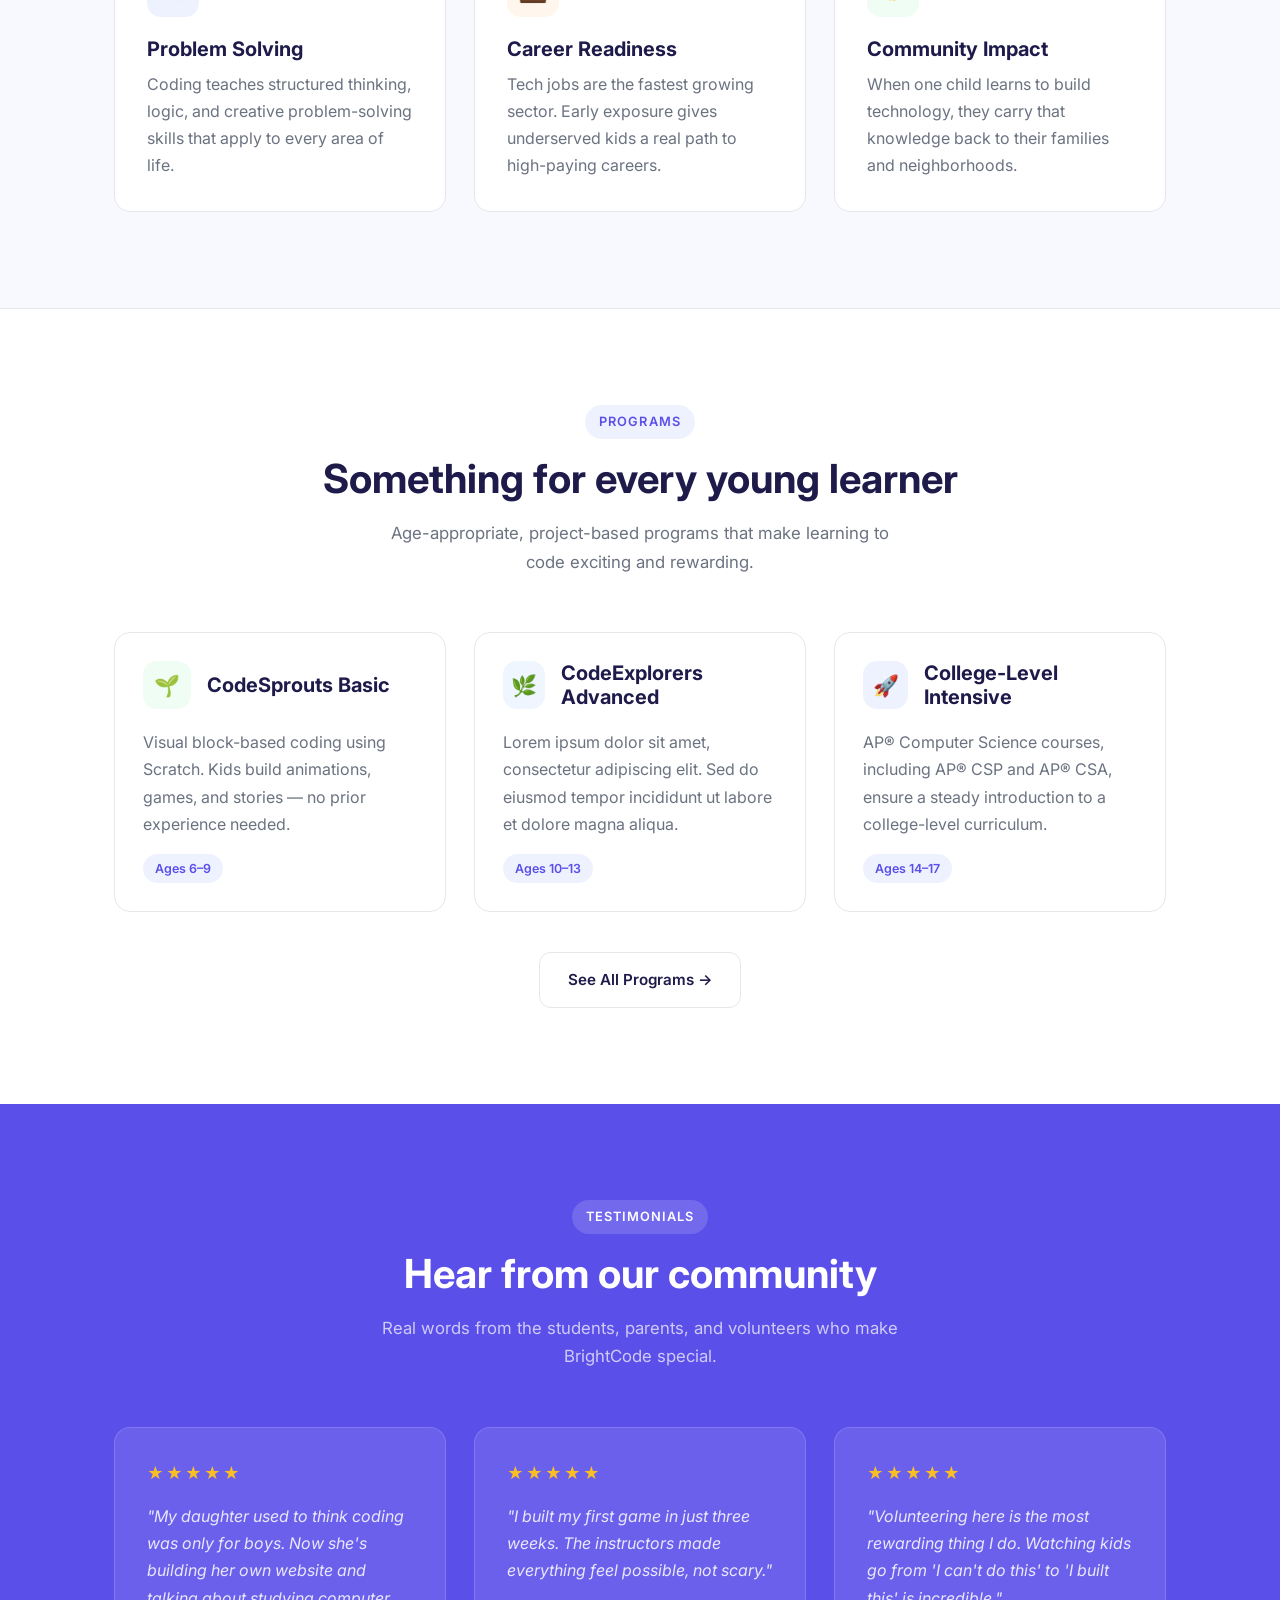
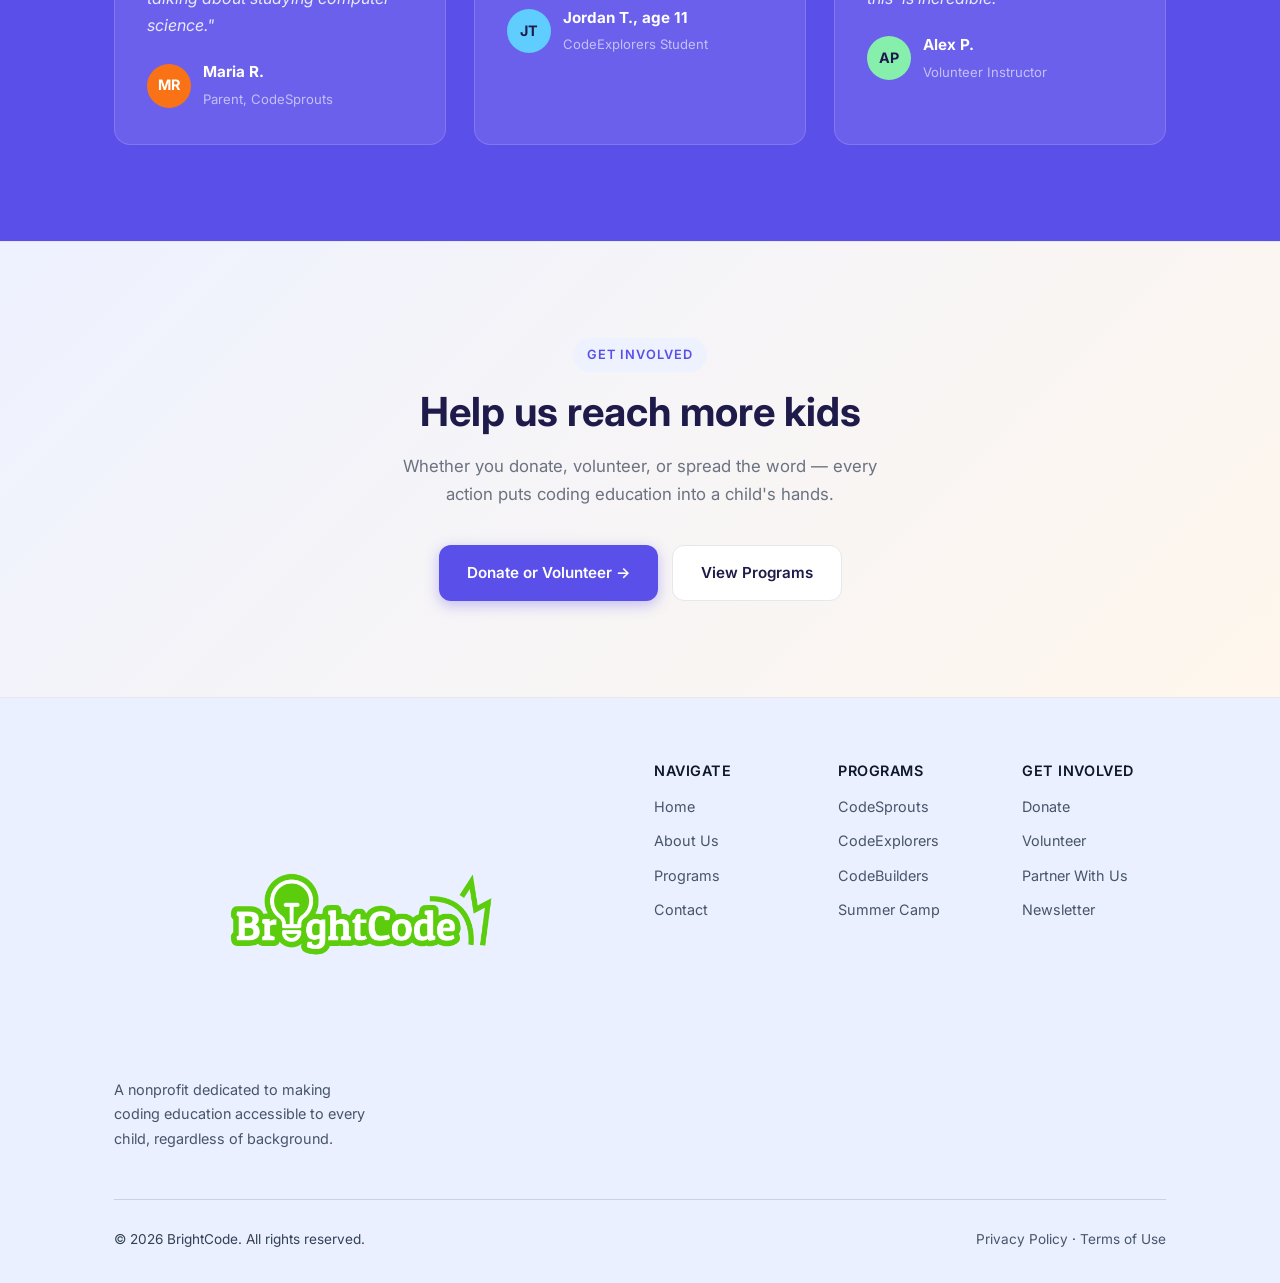
==== commit 550a31a6: "Revert "add login functionality (wip, supabase integration to come)" This reverts commit b22e43d8823" ====
--- a/index.html
+++ b/index.html
@@ -171,7 +171,7 @@
       <h2>Help us reach more kids</h2>
       <p>Whether you donate, volunteer, or spread the word — every action puts coding education into a child's hands.</p>
       <div class="hero-actions">
-        <a href="login.html#signup" class="btn btn-primary">Donate or Volunteer →</a>
+        <a href="contact.html" class="btn btn-primary">Donate or Volunteer →</a>
         <a href="programs.html" class="btn btn-outline">View Programs</a>
       </div>
     </div>
--- a/styles.css
+++ b/styles.css
@@ -968,263 +968,6 @@
 
 .form-success h3 { color: var(--text); margin-bottom: 10px; }
 
-/* ===== AUTH + DASHBOARD ===== */
-.auth-shell {
-  display: grid;
-  grid-template-columns: 0.95fr 1.05fr;
-  gap: 28px;
-  align-items: stretch;
-}
-
-.auth-panel {
-  background: var(--white);
-  border-radius: var(--radius);
-  border: 1px solid var(--border);
-  padding-top: 100px;
-  padding-bottom: 100px;
-  padding-left: 400px;
-  padding-right: 400px;
-  box-shadow: var(--shadow);
-}
-
-.auth-panel-feature {
-  background: linear-gradient(180deg, rgba(91, 79, 233, 0.08), rgba(255, 255, 255, 1));
-}
-
-.auth-panel h2 {
-  margin-bottom: 14px;
-}
-
-.auth-panel p {
-  color: var(--text-muted);
-}
-
-.auth-social-btn {
-  width: 100%;
-  justify-content: center;
-  margin-top: 20px;
-}
-
-.auth-mode-toggle {
-  display: grid;
-  grid-template-columns: 1fr 1fr;
-  gap: 10px;
-  margin: 18px 0 14px;
-}
-
-.auth-mode-btn {
-  border: 1px solid var(--border);
-  border-radius: 10px;
-  background: var(--bg);
-  color: var(--text-muted);
-  font-weight: 600;
-  font-size: 0.9rem;
-  padding: 10px 14px;
-  cursor: pointer;
-  transition: border-color var(--transition), color var(--transition), background var(--transition);
-}
-
-.auth-mode-btn.is-active {
-  border-color: var(--primary);
-  color: var(--primary);
-  background: var(--primary-light);
-}
-
-.auth-divider {
-  display: flex;
-  align-items: center;
-  gap: 14px;
-  margin: 22px 0;
-  color: var(--text-muted);
-  font-size: 0.82rem;
-  font-weight: 700;
-  letter-spacing: 0.08em;
-  text-transform: uppercase;
-}
-
-.auth-divider::before,
-.auth-divider::after {
-  content: '';
-  flex: 1;
-  height: 1px;
-  background: var(--border);
-}
-
-.auth-status {
-  min-height: 1.4rem;
-  margin-top: 16px;
-  font-size: 0.92rem;
-  font-weight: 600;
-}
-
-.auth-status.is-error {
-  color: #EF4444;
-}
-
-.auth-status.is-success {
-  color: #16A34A;
-}
-
-.auth-footnote {
-  margin-top: 16px;
-  color: var(--text-muted);
-  font-size: 0.92rem;
-}
-
-.auth-footnote a {
-  color: var(--primary);
-  font-weight: 700;
-}
-
-.auth-list {
-  display: grid;
-  gap: 14px;
-  margin-top: 28px;
-}
-
-.auth-list-item {
-  display: flex;
-  gap: 14px;
-  padding: 16px;
-  border-radius: 14px;
-  border: 1px solid var(--border);
-  background: var(--bg);
-}
-
-.auth-list-icon {
-  width: 40px;
-  height: 40px;
-  border-radius: 12px;
-  background: var(--primary-light);
-  display: flex;
-  align-items: center;
-  justify-content: center;
-  font-size: 1.05rem;
-  flex-shrink: 0;
-}
-
-.dashboard-shell {
-  display: grid;
-  gap: 24px;
-}
-
-.dashboard-toolbar {
-  display: flex;
-  justify-content: space-between;
-  align-items: flex-start;
-  gap: 16px;
-  flex-wrap: wrap;
-}
-
-.dashboard-status {
-  color: var(--text-muted);
-  font-size: 0.95rem;
-}
-
-.dashboard-grid {
-  display: grid;
-  grid-template-columns: 1.1fr 0.9fr;
-  gap: 24px;
-}
-
-.dashboard-card {
-  background: var(--white);
-  border: 1px solid var(--border);
-  border-radius: var(--radius);
-  padding: 28px;
-  box-shadow: var(--shadow);
-}
-
-.dashboard-card-highlight {
-  background: linear-gradient(180deg, rgba(91, 79, 233, 0.08), rgba(255, 255, 255, 1));
-}
-
-.dashboard-card-header {
-  display: flex;
-  justify-content: space-between;
-  align-items: center;
-  gap: 12px;
-  margin-bottom: 18px;
-}
-
-.status-badge {
-  display: inline-flex;
-  align-items: center;
-  justify-content: center;
-  padding: 6px 10px;
-  border-radius: 999px;
-  font-size: 0.78rem;
-  font-weight: 700;
-  background: var(--primary-light);
-  color: var(--primary);
-}
-
-.status-badge.is-muted {
-  background: var(--bg);
-  color: var(--text-muted);
-}
-
-.lesson-list {
-  display: grid;
-  gap: 12px;
-}
-
-.lesson-item {
-  display: flex;
-  justify-content: space-between;
-  align-items: center;
-  gap: 16px;
-  padding: 16px;
-  border-radius: 12px;
-  border: 1px solid var(--border);
-  background: var(--bg);
-}
-
-.lesson-item p {
-  margin: 6px 0 0;
-  color: var(--text-muted);
-  font-size: 0.88rem;
-}
-
-.lesson-action {
-  flex-shrink: 0;
-}
-
-.lesson-link {
-  white-space: nowrap;
-}
-
-.empty-state {
-  margin: 0;
-  padding: 16px;
-  border-radius: 12px;
-  background: var(--primary-light);
-  color: var(--primary);
-  border: 1px dashed rgba(91, 79, 233, 0.4);
-  font-weight: 600;
-}
-
-.auth-empty-card {
-  padding: 18px;
-  border-radius: 14px;
-  border: 1px dashed var(--border);
-  background: rgba(255, 255, 255, 0.6);
-}
-
-.auth-empty-card + .auth-empty-card {
-  margin-top: 14px;
-}
-
-.auth-empty-card strong {
-  display: block;
-  margin-bottom: 6px;
-}
-
-.auth-empty-card p {
-  margin: 0;
-  font-size: 0.9rem;
-}
-
 /* ===== FOOTER ===== */
 footer {
   background: var(--footer-bg);
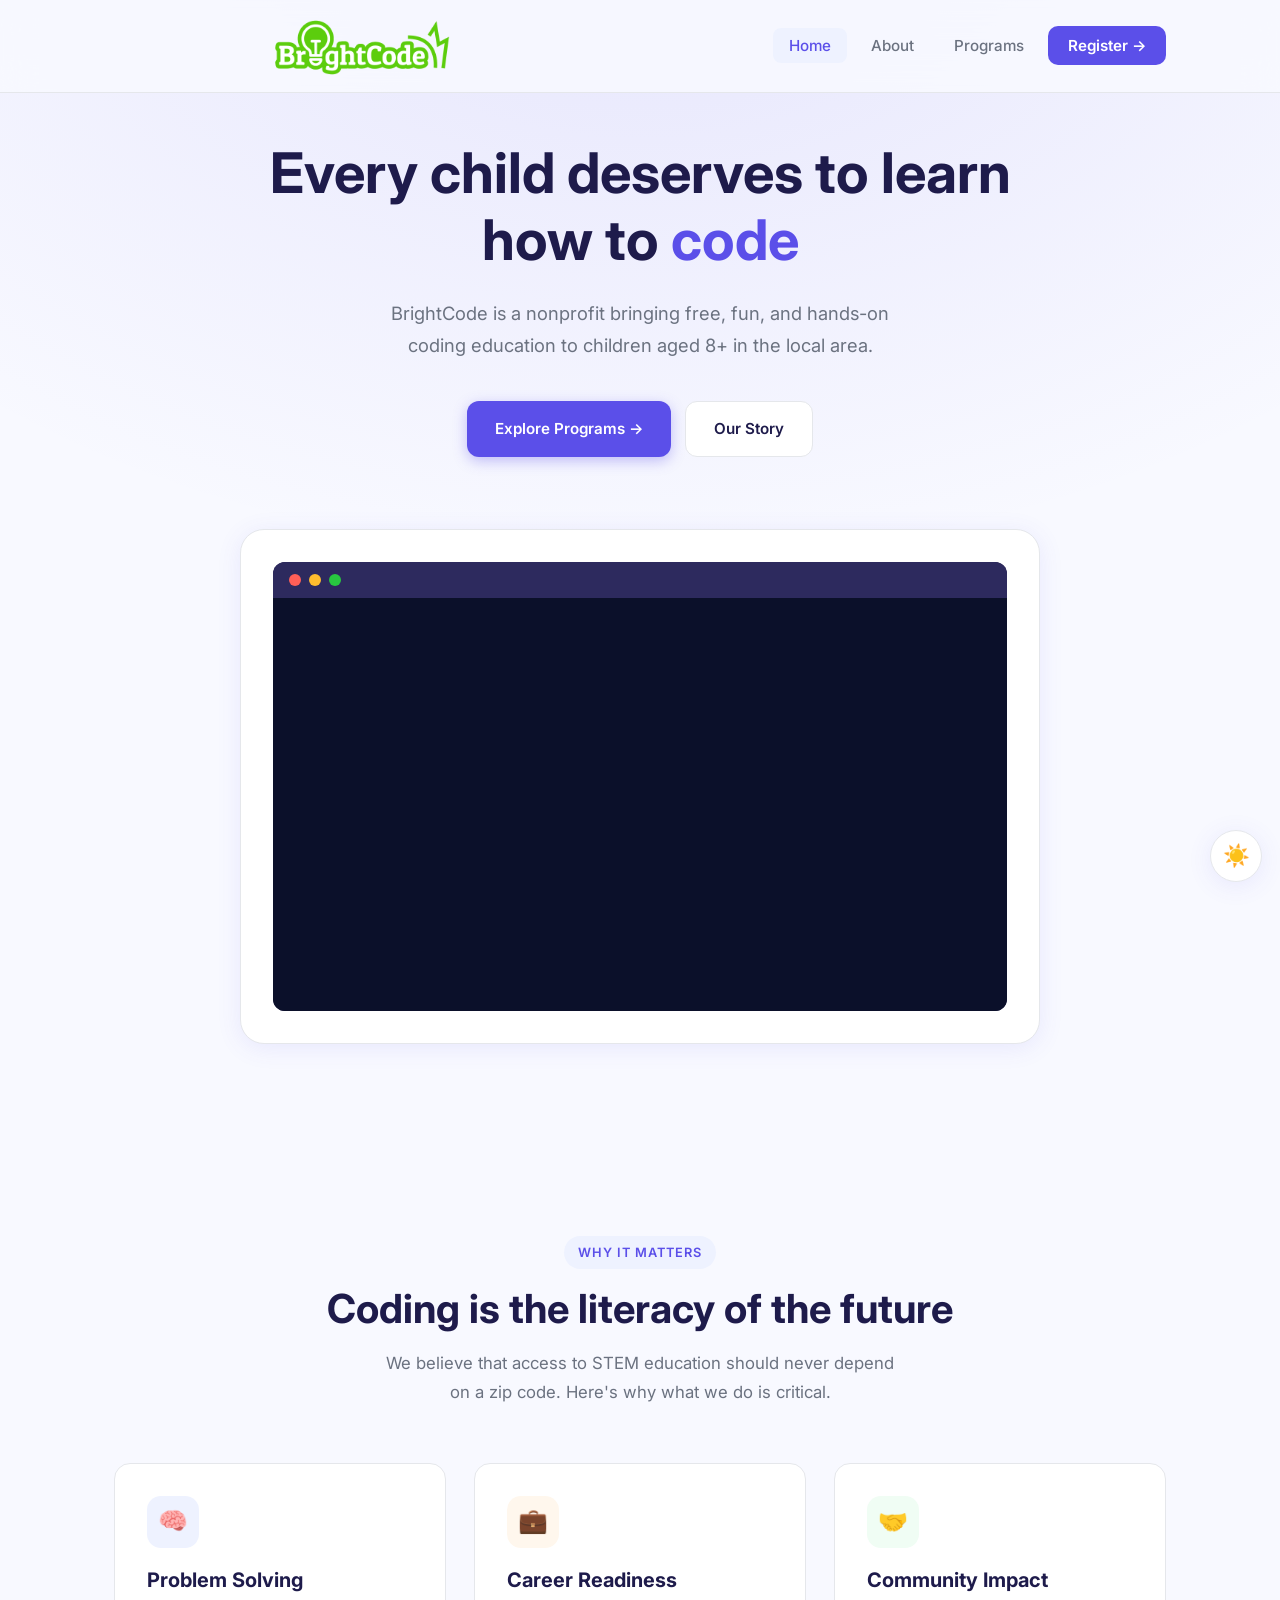
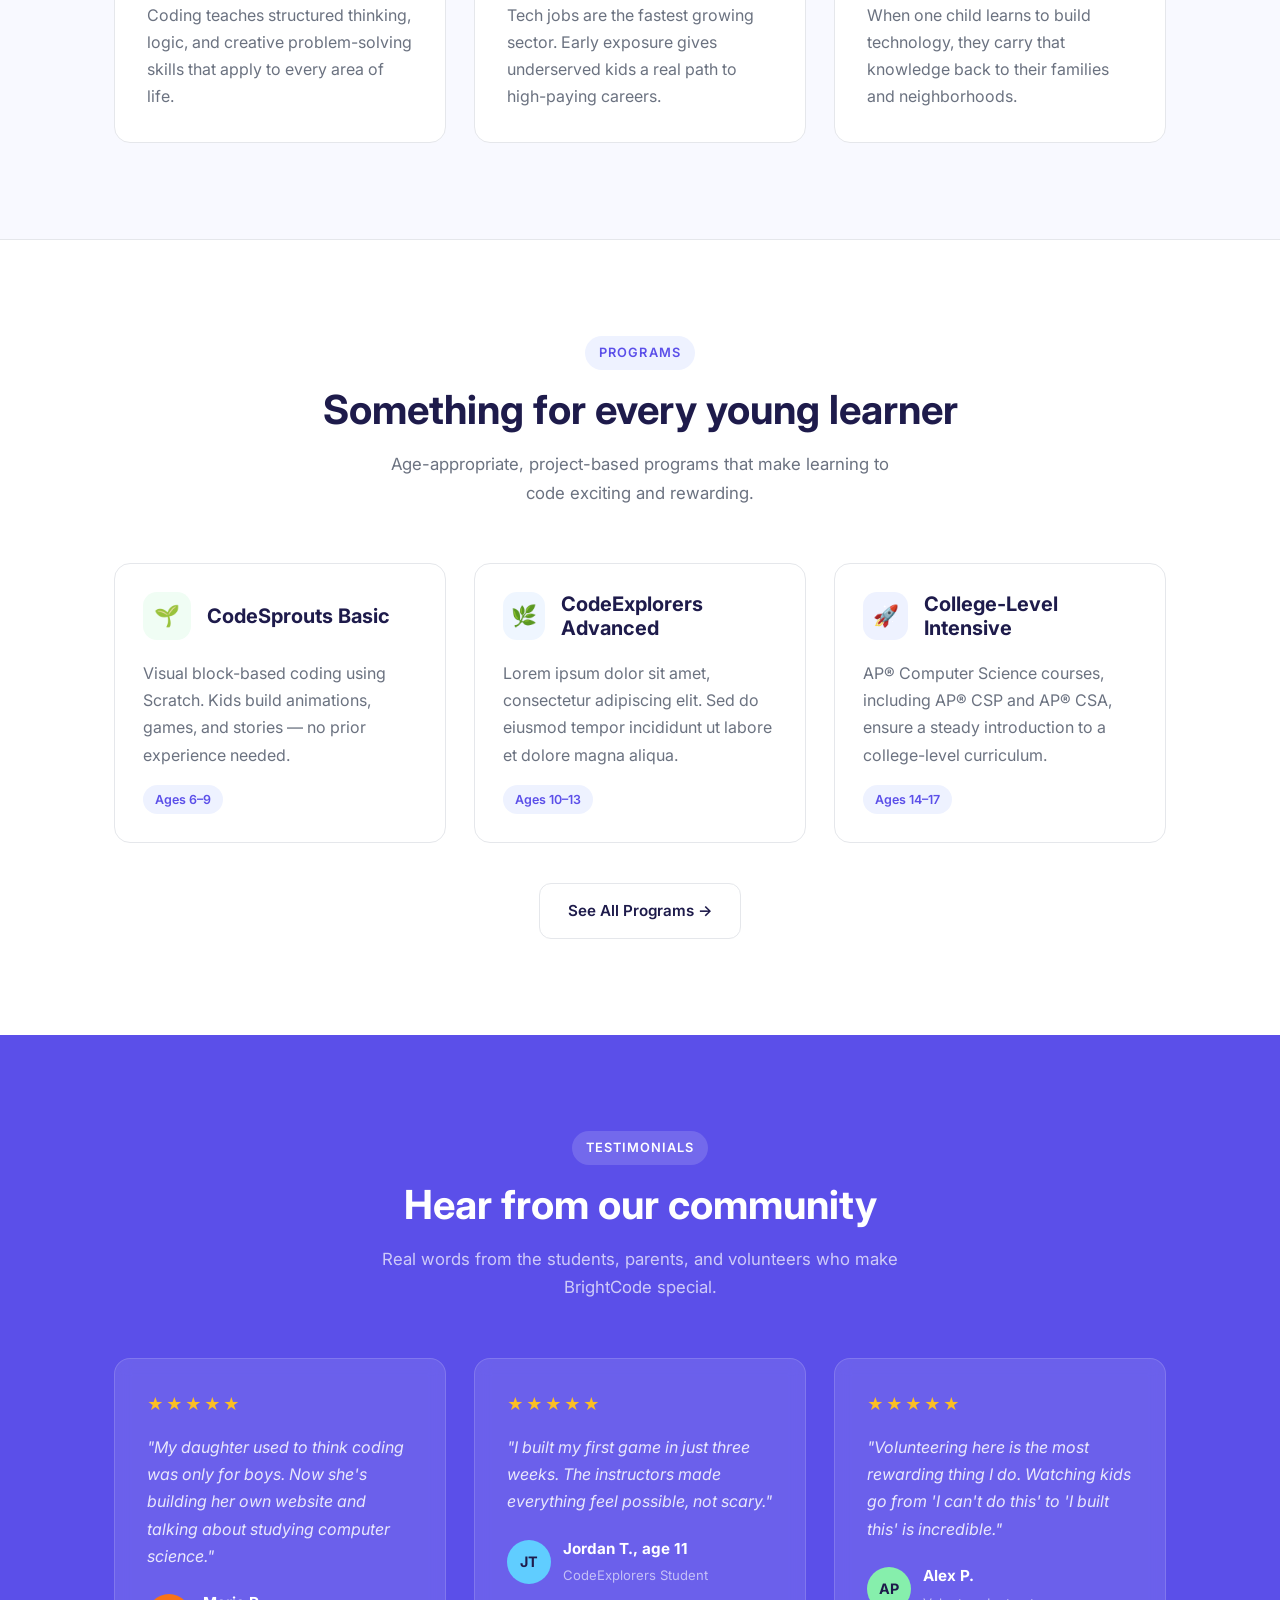
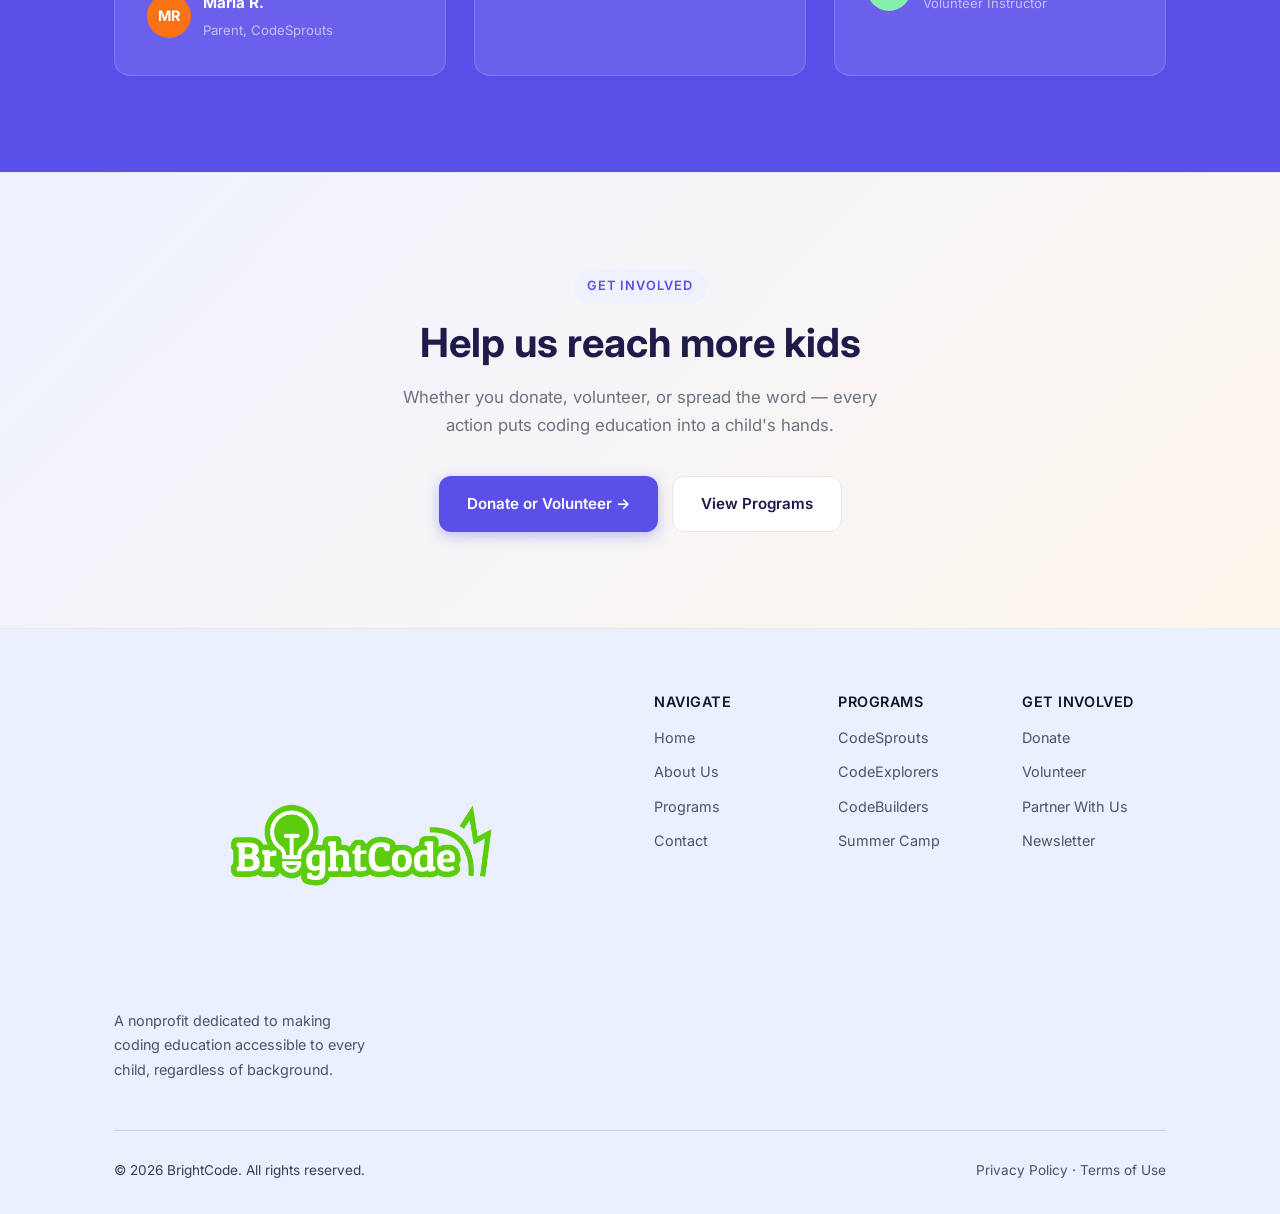
==== commit 3c3fe21c: "Update BrightCode site" ====
--- a/index.html
+++ b/index.html
@@ -16,9 +16,6 @@
   <!-- HERO -->
   <section class="hero">
     <div class="container">
-      <div class="hero-badge fade-in">
-        🚀 Empowering the next generation
-      </div>
       <h1 class="fade-in">Every child deserves to learn how to <span>code</span></h1>
       <p class="fade-in">BrightCode is a nonprofit bringing free, fun, and hands-on coding education to children aged 8+ in the local area.</p>
       <div class="hero-actions fade-in">
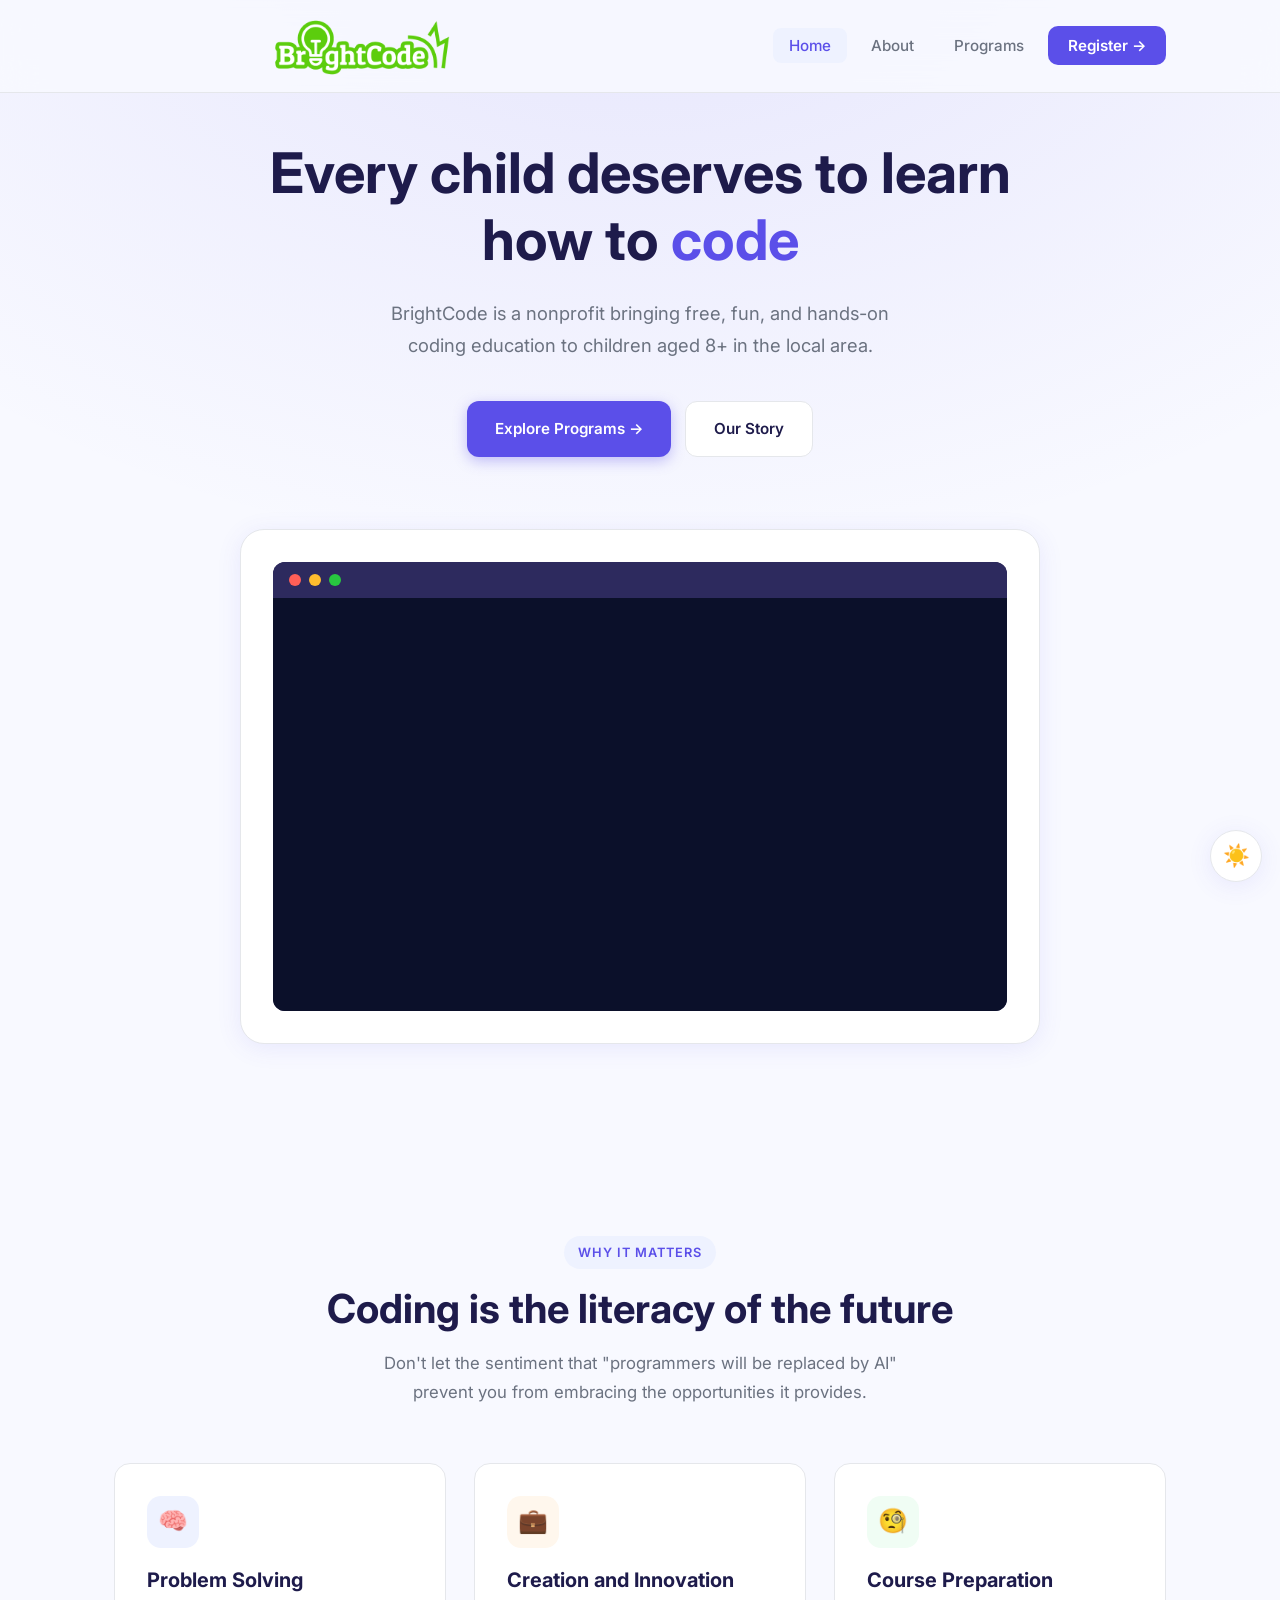
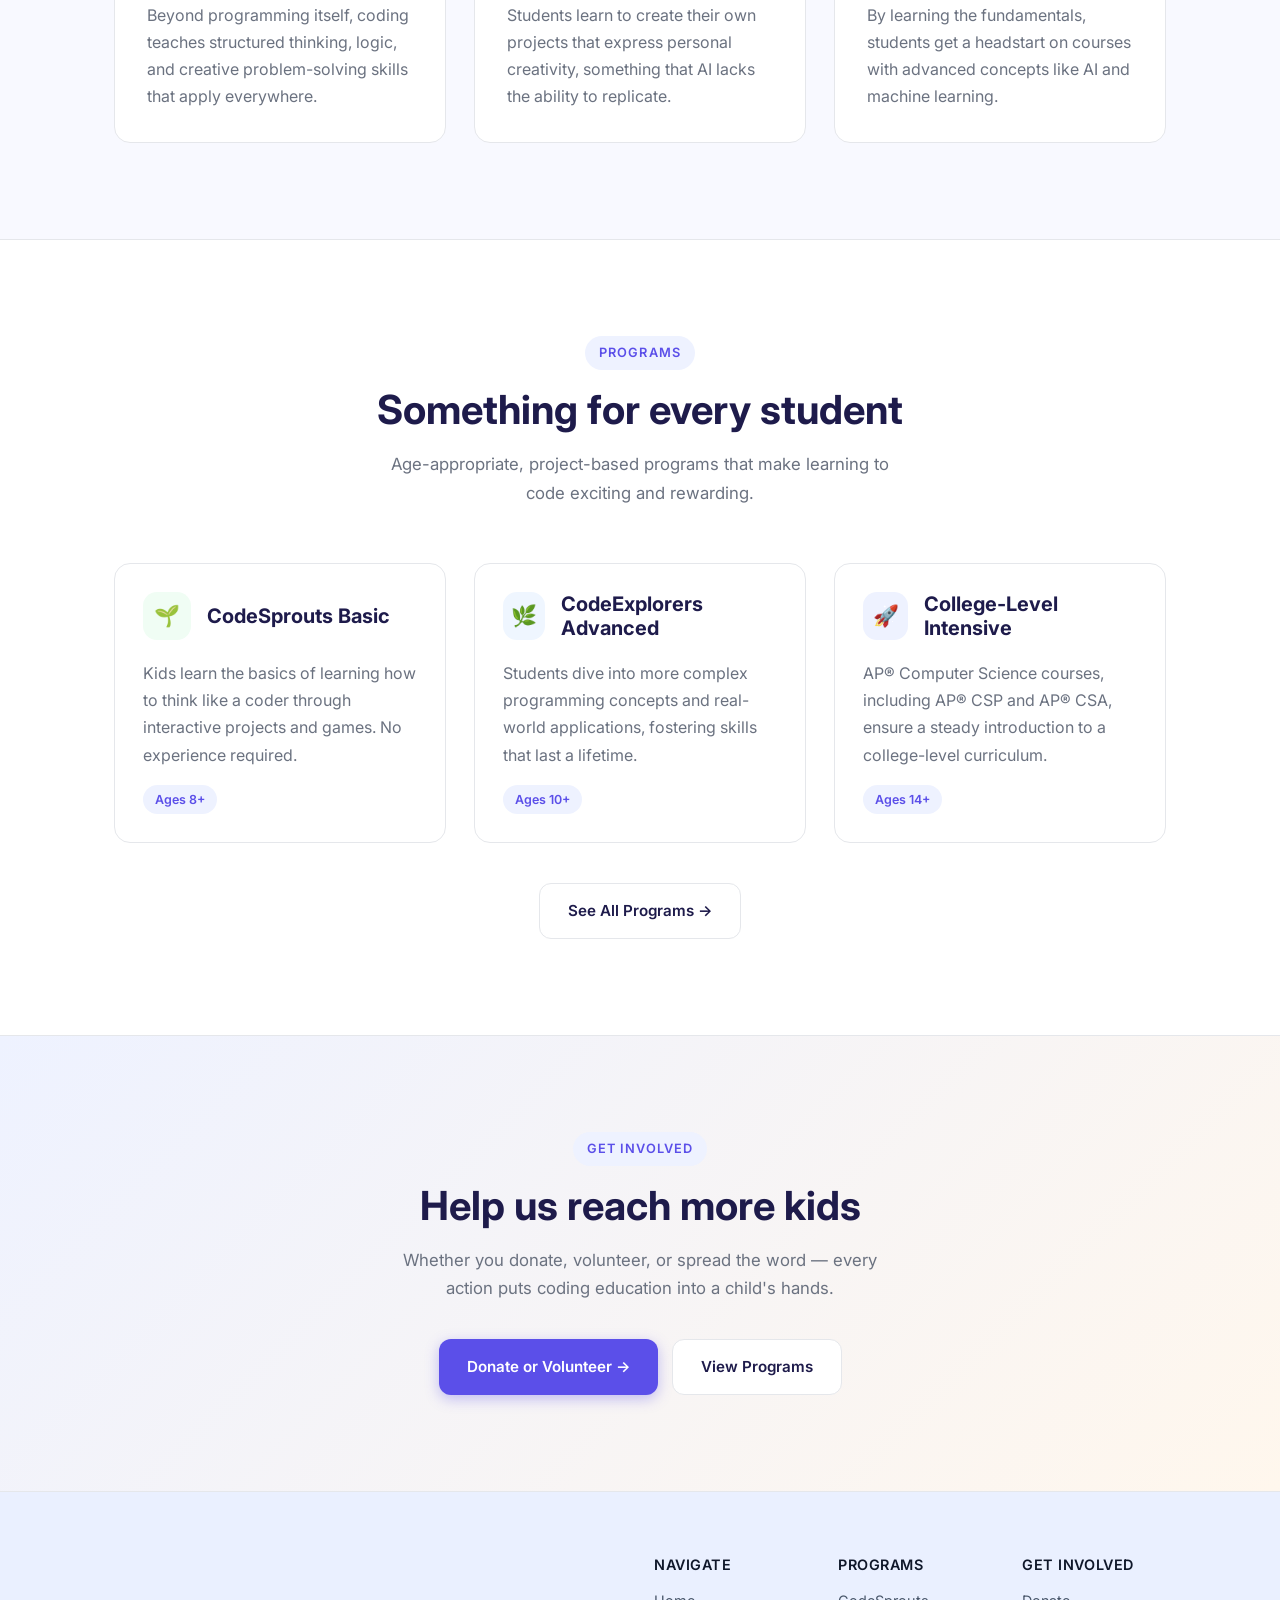
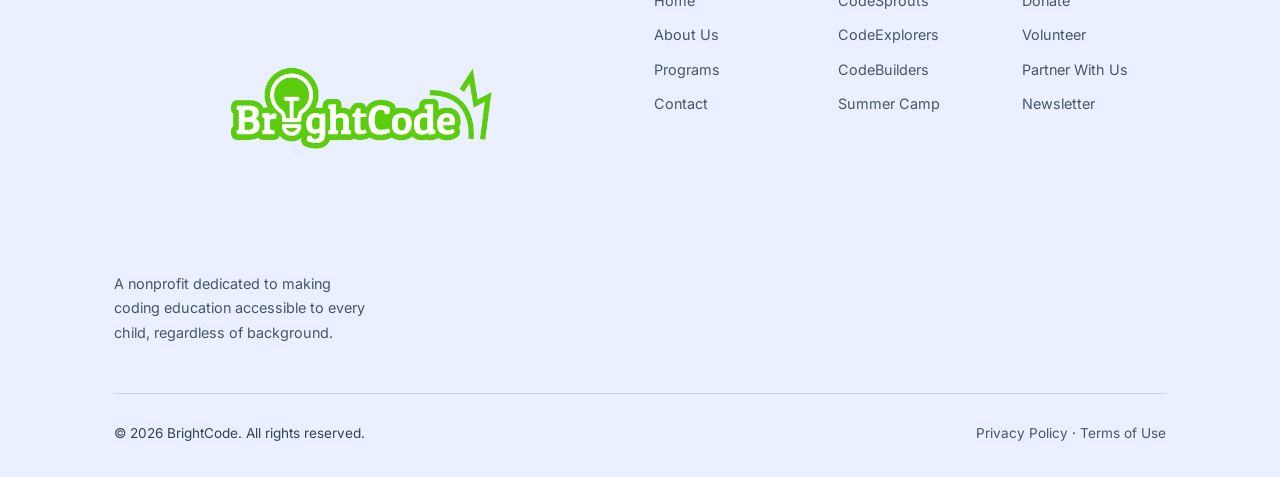
==== commit f882a825: "update information and video" ====
--- a/index.html
+++ b/index.html
@@ -32,7 +32,7 @@
           </div>
           <div class="hero-video-wrap">
             <video class="hero-video" autoplay loop muted playsinline preload="auto" aria-label="BrightCode hero video">
-              <source src="assets/videos/placeholder.mp4" type="video/mp4" />
+              <source src="assets/videos/coding.mp4" type="video/mp4" />
               Sorry, your browser doesn't support embedded videos.
             </video>
           </div>
@@ -47,23 +47,23 @@
       <div class="section-header fade-in">
         <span class="section-tag">Why It Matters</span>
         <h2>Coding is the literacy of the future</h2>
-        <p>We believe that access to STEM education should never depend on a zip code. Here's why what we do is critical.</p>
+        <p>Don't let the sentiment that "programmers will be replaced by AI" prevent you from embracing the opportunities it provides.</p>
       </div>
       <div class="grid-3">
         <div class="card fade-in">
           <div class="card-icon icon-purple">🧠</div>
           <h3>Problem Solving</h3>
-          <p>Coding teaches structured thinking, logic, and creative problem-solving skills that apply to every area of life.</p>
+          <p>Beyond programming itself, coding teaches structured thinking, logic, and creative problem-solving skills that apply everywhere.</p>
         </div>
         <div class="card fade-in">
           <div class="card-icon icon-orange">💼</div>
-          <h3>Career Readiness</h3>
-          <p>Tech jobs are the fastest growing sector. Early exposure gives underserved kids a real path to high-paying careers.</p>
+          <h3>Creation and Innovation</h3>
+          <p>Students learn to create their own projects that express personal creativity, something that AI lacks the ability to replicate.</p>
         </div>
         <div class="card fade-in">
-          <div class="card-icon icon-green">🤝</div>
-          <h3>Community Impact</h3>
-          <p>When one child learns to build technology, they carry that knowledge back to their families and neighborhoods.</p>
+          <div class="card-icon icon-green">🧐</div>
+          <h3>Course Preparation</h3>
+          <p>By learning the fundamentals, students get a headstart on courses with advanced concepts like AI and machine learning.</p>
         </div>
       </div>
     </div>
@@ -74,7 +74,7 @@
     <div class="container">
       <div class="section-header fade-in">
         <span class="section-tag">Programs</span>
-        <h2>Something for every young learner</h2>
+        <h2>Something for every student</h2>
         <p>Age-appropriate, project-based programs that make learning to code exciting and rewarding.</p>
       </div>
       <div class="grid-3">
@@ -84,8 +84,8 @@
             <h3>CodeSprouts Basic</h3>
           </div>
           <div class="program-card-body">
-            <p>Visual block-based coding using Scratch. Kids build animations, games, and stories — no prior experience needed.</p>
-            <span class="age-badge">Ages 6–9</span>
+            <p>Kids learn the basics of learning how to think like a coder through interactive projects and games. No experience required.</p>
+            <span class="age-badge">Ages 8+</span>
           </div>
         </div>
         <div class="program-card fade-in">
@@ -94,8 +94,8 @@
             <h3>CodeExplorers Advanced</h3>
           </div>
           <div class="program-card-body">
-            <p>Lorem ipsum dolor sit amet, consectetur adipiscing elit. Sed do eiusmod tempor incididunt ut labore et dolore magna aliqua.</p>
-            <span class="age-badge">Ages 10–13</span>
+            <p>Students dive into more complex programming concepts and real-world applications, fostering skills that last a lifetime.</p>
+            <span class="age-badge">Ages 10+</span>
           </div>
         </div>
         <div class="program-card fade-in">
@@ -105,7 +105,7 @@
           </div>
           <div class="program-card-body">
             <p>AP® Computer Science courses, including AP® CSP and AP® CSA, ensure a steady introduction to a college-level curriculum.</p>
-            <span class="age-badge">Ages 14–17</span>
+            <span class="age-badge">Ages 14+</span>
           </div>
         </div>
       </div>
@@ -115,7 +115,7 @@
     </div>
   </section>
 
-  <!-- TESTIMONIALS -->
+  <!-- TESTIMONIALS 
   <section class="testimonials">
     <div class="container">
       <div class="section-header fade-in">
@@ -160,6 +160,7 @@
       </div>
     </div>
   </section>
+-->
 
   <!-- CTA -->
   <section class="cta-section">
